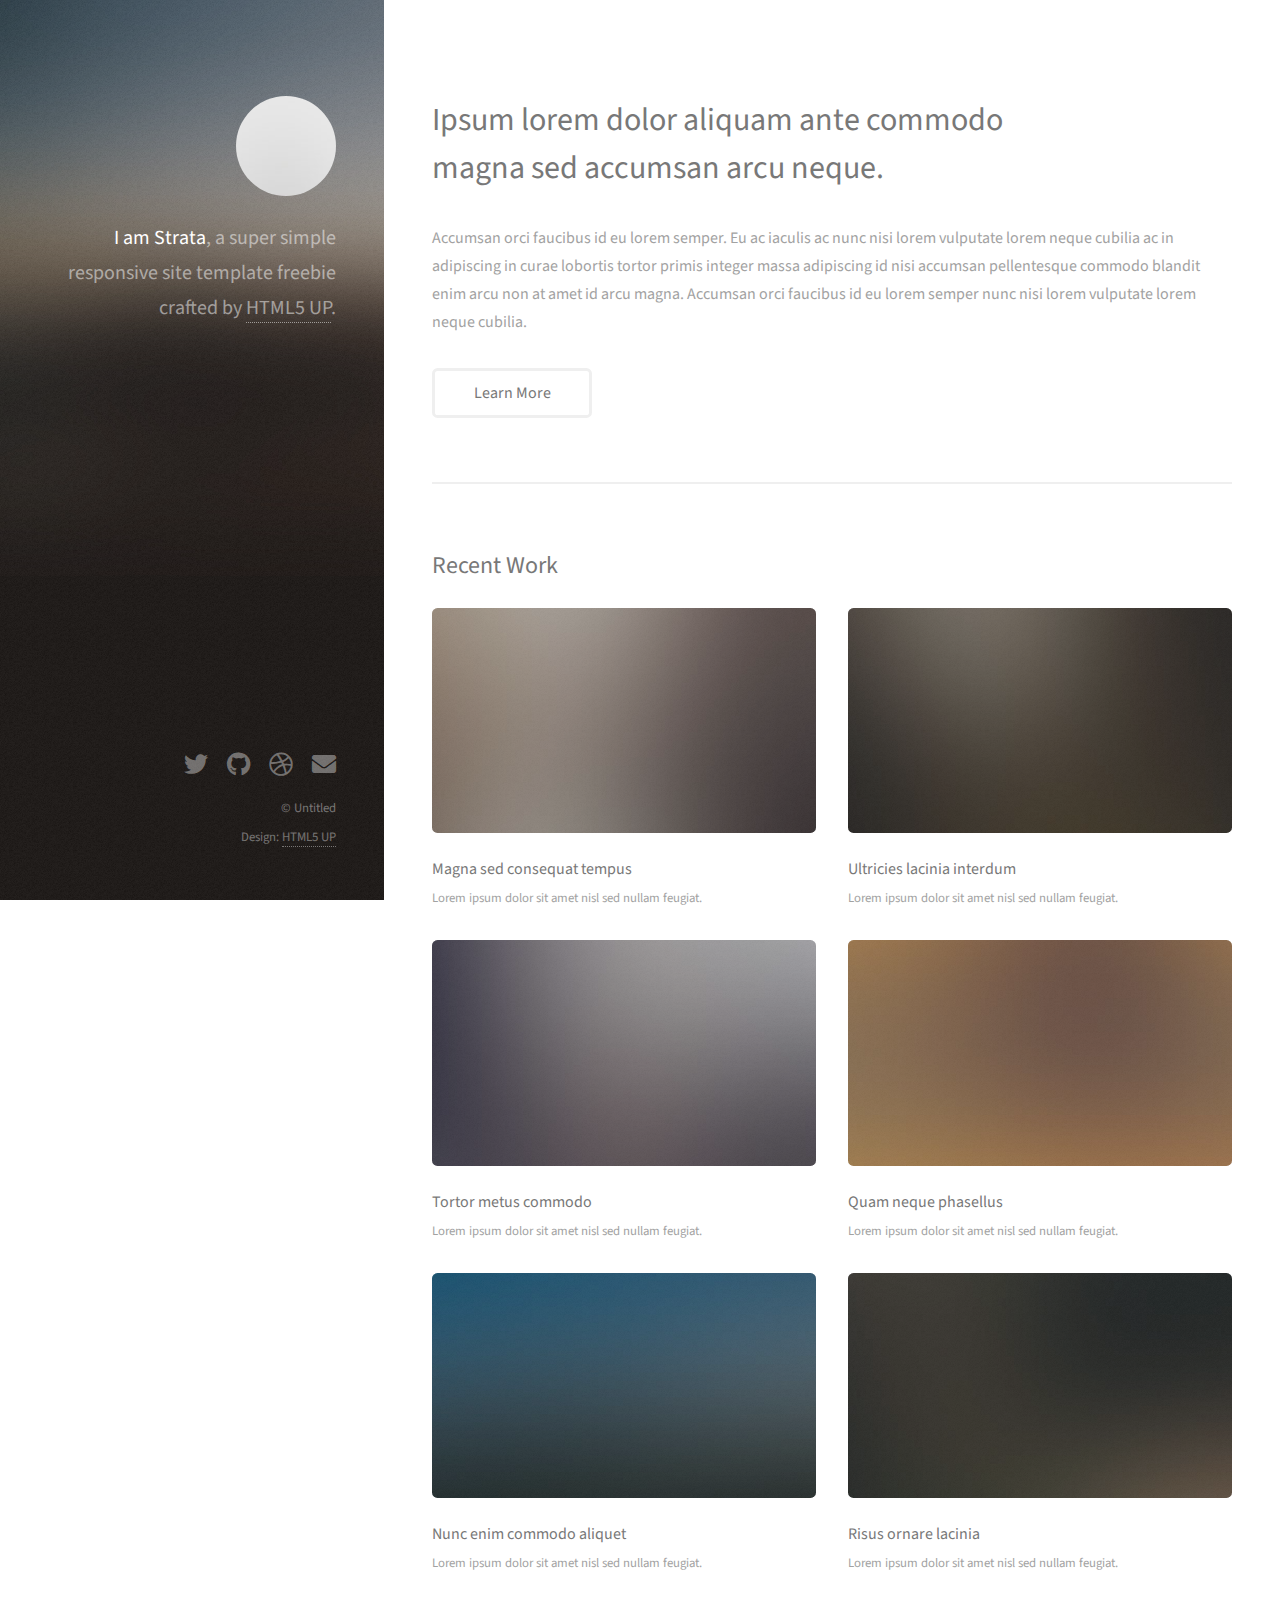
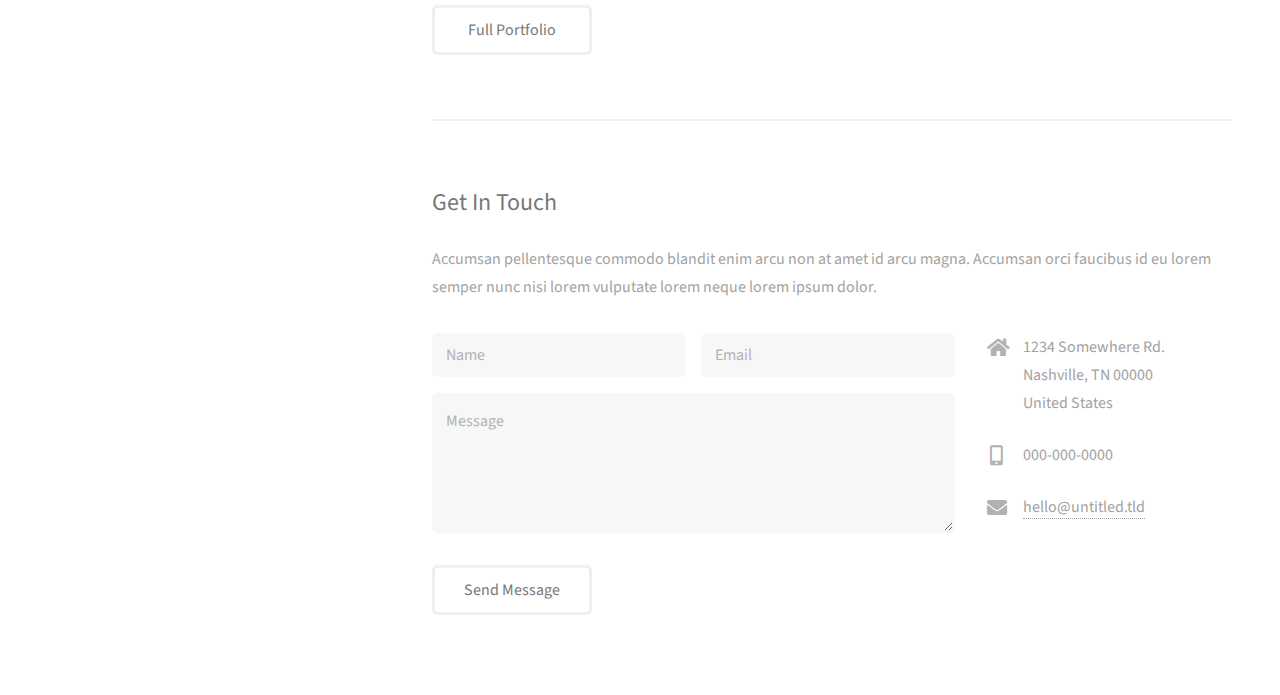
==== index.html @ 4b182ec2 "initial template files" ====
<!DOCTYPE HTML>
<!--
	Strata by HTML5 UP
	html5up.net | @ajlkn
	Free for personal and commercial use under the CCA 3.0 license (html5up.net/license)
-->
<html>
	<head>
		<title>Strata by HTML5 UP</title>
		<meta charset="utf-8" />
		<meta name="viewport" content="width=device-width, initial-scale=1, user-scalable=no" />
		<link rel="stylesheet" href="assets/css/main.css" />
	</head>
	<body class="is-preload">

		<!-- Header -->
			<header id="header">
				<div class="inner">
					<a href="#" class="image avatar"><img src="images/avatar.jpg" alt="" /></a>
					<h1><strong>I am Strata</strong>, a super simple<br />
					responsive site template freebie<br />
					crafted by <a href="http://html5up.net">HTML5 UP</a>.</h1>
				</div>
			</header>

		<!-- Main -->
			<div id="main">

				<!-- One -->
					<section id="one">
						<header class="major">
							<h2>Ipsum lorem dolor aliquam ante commodo<br />
							magna sed accumsan arcu neque.</h2>
						</header>
						<p>Accumsan orci faucibus id eu lorem semper. Eu ac iaculis ac nunc nisi lorem vulputate lorem neque cubilia ac in adipiscing in curae lobortis tortor primis integer massa adipiscing id nisi accumsan pellentesque commodo blandit enim arcu non at amet id arcu magna. Accumsan orci faucibus id eu lorem semper nunc nisi lorem vulputate lorem neque cubilia.</p>
						<ul class="actions">
							<li><a href="#" class="button">Learn More</a></li>
						</ul>
					</section>

				<!-- Two -->
					<section id="two">
						<h2>Recent Work</h2>
						<div class="row">
							<article class="col-6 col-12-xsmall work-item">
								<a href="images/fulls/01.jpg" class="image fit thumb"><img src="images/thumbs/01.jpg" alt="" /></a>
								<h3>Magna sed consequat tempus</h3>
								<p>Lorem ipsum dolor sit amet nisl sed nullam feugiat.</p>
							</article>
							<article class="col-6 col-12-xsmall work-item">
								<a href="images/fulls/02.jpg" class="image fit thumb"><img src="images/thumbs/02.jpg" alt="" /></a>
								<h3>Ultricies lacinia interdum</h3>
								<p>Lorem ipsum dolor sit amet nisl sed nullam feugiat.</p>
							</article>
							<article class="col-6 col-12-xsmall work-item">
								<a href="images/fulls/03.jpg" class="image fit thumb"><img src="images/thumbs/03.jpg" alt="" /></a>
								<h3>Tortor metus commodo</h3>
								<p>Lorem ipsum dolor sit amet nisl sed nullam feugiat.</p>
							</article>
							<article class="col-6 col-12-xsmall work-item">
								<a href="images/fulls/04.jpg" class="image fit thumb"><img src="images/thumbs/04.jpg" alt="" /></a>
								<h3>Quam neque phasellus</h3>
								<p>Lorem ipsum dolor sit amet nisl sed nullam feugiat.</p>
							</article>
							<article class="col-6 col-12-xsmall work-item">
								<a href="images/fulls/05.jpg" class="image fit thumb"><img src="images/thumbs/05.jpg" alt="" /></a>
								<h3>Nunc enim commodo aliquet</h3>
								<p>Lorem ipsum dolor sit amet nisl sed nullam feugiat.</p>
							</article>
							<article class="col-6 col-12-xsmall work-item">
								<a href="images/fulls/06.jpg" class="image fit thumb"><img src="images/thumbs/06.jpg" alt="" /></a>
								<h3>Risus ornare lacinia</h3>
								<p>Lorem ipsum dolor sit amet nisl sed nullam feugiat.</p>
							</article>
						</div>
						<ul class="actions">
							<li><a href="#" class="button">Full Portfolio</a></li>
						</ul>
					</section>

				<!-- Three -->
					<section id="three">
						<h2>Get In Touch</h2>
						<p>Accumsan pellentesque commodo blandit enim arcu non at amet id arcu magna. Accumsan orci faucibus id eu lorem semper nunc nisi lorem vulputate lorem neque lorem ipsum dolor.</p>
						<div class="row">
							<div class="col-8 col-12-small">
								<form method="post" action="#">
									<div class="row gtr-uniform gtr-50">
										<div class="col-6 col-12-xsmall"><input type="text" name="name" id="name" placeholder="Name" /></div>
										<div class="col-6 col-12-xsmall"><input type="email" name="email" id="email" placeholder="Email" /></div>
										<div class="col-12"><textarea name="message" id="message" placeholder="Message" rows="4"></textarea></div>
									</div>
								</form>
								<ul class="actions">
									<li><input type="submit" value="Send Message" /></li>
								</ul>
							</div>
							<div class="col-4 col-12-small">
								<ul class="labeled-icons">
									<li>
										<h3 class="icon solid fa-home"><span class="label">Address</span></h3>
										1234 Somewhere Rd.<br />
										Nashville, TN 00000<br />
										United States
									</li>
									<li>
										<h3 class="icon solid fa-mobile-alt"><span class="label">Phone</span></h3>
										000-000-0000
									</li>
									<li>
										<h3 class="icon solid fa-envelope"><span class="label">Email</span></h3>
										<a href="#">hello@untitled.tld</a>
									</li>
								</ul>
							</div>
						</div>
					</section>

				<!-- Four -->
				<!--
					<section id="four">
						<h2>Elements</h2>

						<section>
							<h4>Text</h4>
							<p>This is <b>bold</b> and this is <strong>strong</strong>. This is <i>italic</i> and this is <em>emphasized</em>.
							This is <sup>superscript</sup> text and this is <sub>subscript</sub> text.
							This is <u>underlined</u> and this is code: <code>for (;;) { ... }</code>. Finally, <a href="#">this is a link</a>.</p>
							<hr />
							<header>
								<h4>Heading with a Subtitle</h4>
								<p>Lorem ipsum dolor sit amet nullam id egestas urna aliquam</p>
							</header>
							<p>Nunc lacinia ante nunc ac lobortis. Interdum adipiscing gravida odio porttitor sem non mi integer non faucibus ornare mi ut ante amet placerat aliquet. Volutpat eu sed ante lacinia sapien lorem accumsan varius montes viverra nibh in adipiscing blandit tempus accumsan.</p>
							<header>
								<h5>Heading with a Subtitle</h5>
								<p>Lorem ipsum dolor sit amet nullam id egestas urna aliquam</p>
							</header>
							<p>Nunc lacinia ante nunc ac lobortis. Interdum adipiscing gravida odio porttitor sem non mi integer non faucibus ornare mi ut ante amet placerat aliquet. Volutpat eu sed ante lacinia sapien lorem accumsan varius montes viverra nibh in adipiscing blandit tempus accumsan.</p>
							<hr />
							<h2>Heading Level 2</h2>
							<h3>Heading Level 3</h3>
							<h4>Heading Level 4</h4>
							<h5>Heading Level 5</h5>
							<h6>Heading Level 6</h6>
							<hr />
							<h5>Blockquote</h5>
							<blockquote>Fringilla nisl. Donec accumsan interdum nisi, quis tincidunt felis sagittis eget tempus euismod. Vestibulum ante ipsum primis in faucibus vestibulum. Blandit adipiscing eu felis iaculis volutpat ac adipiscing accumsan faucibus. Vestibulum ante ipsum primis in faucibus lorem ipsum dolor sit amet nullam adipiscing eu felis.</blockquote>
							<h5>Preformatted</h5>
							<pre><code>i = 0;

while (!deck.isInOrder()) {
print 'Iteration ' + i;
deck.shuffle();
i++;
}

print 'It took ' + i + ' iterations to sort the deck.';</code></pre>
						</section>

						<section>
							<h4>Lists</h4>
							<div class="row">
								<div class="col-6 col-12-xsmall">
									<h5>Unordered</h5>
									<ul>
										<li>Dolor pulvinar etiam magna etiam.</li>
										<li>Sagittis adipiscing lorem eleifend.</li>
										<li>Felis enim feugiat dolore viverra.</li>
									</ul>
									<h5>Alternate</h5>
									<ul class="alt">
										<li>Dolor pulvinar etiam magna etiam.</li>
										<li>Sagittis adipiscing lorem eleifend.</li>
										<li>Felis enim feugiat dolore viverra.</li>
									</ul>
								</div>
								<div class="col-6 col-12-xsmall">
									<h5>Ordered</h5>
									<ol>
										<li>Dolor pulvinar etiam magna etiam.</li>
										<li>Etiam vel felis at lorem sed viverra.</li>
										<li>Felis enim feugiat dolore viverra.</li>
										<li>Dolor pulvinar etiam magna etiam.</li>
										<li>Etiam vel felis at lorem sed viverra.</li>
										<li>Felis enim feugiat dolore viverra.</li>
									</ol>
									<h5>Icons</h5>
									<ul class="icons">
										<li><a href="#" class="icon brands fa-twitter"><span class="label">Twitter</span></a></li>
										<li><a href="#" class="icon brands fa-facebook-f"><span class="label">Facebook</span></a></li>
										<li><a href="#" class="icon brands fa-instagram"><span class="label">Instagram</span></a></li>
										<li><a href="#" class="icon brands fa-github"><span class="label">Github</span></a></li>
										<li><a href="#" class="icon brands fa-dribbble"><span class="label">Dribbble</span></a></li>
										<li><a href="#" class="icon brands fa-tumblr"><span class="label">Tumblr</span></a></li>
									</ul>
								</div>
							</div>
							<h5>Actions</h5>
							<ul class="actions">
								<li><a href="#" class="button primary">Default</a></li>
								<li><a href="#" class="button">Default</a></li>
							</ul>
							<ul class="actions small">
								<li><a href="#" class="button primary small">Small</a></li>
								<li><a href="#" class="button small">Small</a></li>
							</ul>
							<div class="row">
								<div class="col-6 col-12-small">
									<ul class="actions stacked">
										<li><a href="#" class="button primary">Default</a></li>
										<li><a href="#" class="button">Default</a></li>
									</ul>
								</div>
								<div class="col-6 col-12-small">
									<ul class="actions stacked">
										<li><a href="#" class="button primary small">Small</a></li>
										<li><a href="#" class="button small">Small</a></li>
									</ul>
								</div>
								<div class="col-6 col-12-small">
									<ul class="actions stacked">
										<li><a href="#" class="button primary fit">Default</a></li>
										<li><a href="#" class="button fit">Default</a></li>
									</ul>
								</div>
								<div class="col-6 col-12-small">
									<ul class="actions stacked">
										<li><a href="#" class="button primary small fit">Small</a></li>
										<li><a href="#" class="button small fit">Small</a></li>
									</ul>
								</div>
							</div>
						</section>

						<section>
							<h4>Table</h4>
							<h5>Default</h5>
							<div class="table-wrapper">
								<table>
									<thead>
										<tr>
											<th>Name</th>
											<th>Description</th>
											<th>Price</th>
										</tr>
									</thead>
									<tbody>
										<tr>
											<td>Item One</td>
											<td>Ante turpis integer aliquet porttitor.</td>
											<td>29.99</td>
										</tr>
										<tr>
											<td>Item Two</td>
											<td>Vis ac commodo adipiscing arcu aliquet.</td>
											<td>19.99</td>
										</tr>
										<tr>
											<td>Item Three</td>
											<td> Morbi faucibus arcu accumsan lorem.</td>
											<td>29.99</td>
										</tr>
										<tr>
											<td>Item Four</td>
											<td>Vitae integer tempus condimentum.</td>
											<td>19.99</td>
										</tr>
										<tr>
											<td>Item Five</td>
											<td>Ante turpis integer aliquet porttitor.</td>
											<td>29.99</td>
										</tr>
									</tbody>
									<tfoot>
										<tr>
											<td colspan="2"></td>
											<td>100.00</td>
										</tr>
									</tfoot>
								</table>
							</div>

							<h5>Alternate</h5>
							<div class="table-wrapper">
								<table class="alt">
									<thead>
										<tr>
											<th>Name</th>
											<th>Description</th>
											<th>Price</th>
										</tr>
									</thead>
									<tbody>
										<tr>
											<td>Item One</td>
											<td>Ante turpis integer aliquet porttitor.</td>
											<td>29.99</td>
										</tr>
										<tr>
											<td>Item Two</td>
											<td>Vis ac commodo adipiscing arcu aliquet.</td>
											<td>19.99</td>
										</tr>
										<tr>
											<td>Item Three</td>
											<td> Morbi faucibus arcu accumsan lorem.</td>
											<td>29.99</td>
										</tr>
										<tr>
											<td>Item Four</td>
											<td>Vitae integer tempus condimentum.</td>
											<td>19.99</td>
										</tr>
										<tr>
											<td>Item Five</td>
											<td>Ante turpis integer aliquet porttitor.</td>
											<td>29.99</td>
										</tr>
									</tbody>
									<tfoot>
										<tr>
											<td colspan="2"></td>
											<td>100.00</td>
										</tr>
									</tfoot>
								</table>
							</div>
						</section>

						<section>
							<h4>Buttons</h4>
							<ul class="actions">
								<li><a href="#" class="button primary">Primary</a></li>
								<li><a href="#" class="button">Default</a></li>
							</ul>
							<ul class="actions">
								<li><a href="#" class="button large">Large</a></li>
								<li><a href="#" class="button">Default</a></li>
								<li><a href="#" class="button small">Small</a></li>
							</ul>
							<ul class="actions fit">
								<li><a href="#" class="button primary fit">Fit</a></li>
								<li><a href="#" class="button fit">Fit</a></li>
							</ul>
							<ul class="actions fit small">
								<li><a href="#" class="button primary fit small">Fit + Small</a></li>
								<li><a href="#" class="button fit small">Fit + Small</a></li>
							</ul>
							<ul class="actions">
								<li><a href="#" class="button primary icon solid fa-download">Icon</a></li>
								<li><a href="#" class="button icon solid fa-download">Icon</a></li>
							</ul>
							<ul class="actions">
								<li><span class="button primary disabled">Primary</span></li>
								<li><span class="button disabled">Default</span></li>
							</ul>
						</section>

						<section>
							<h4>Form</h4>
							<form method="post" action="#">
								<div class="row gtr-uniform gtr-50">
									<div class="col-6 col-12-xsmall">
										<input type="text" name="demo-name" id="demo-name" value="" placeholder="Name" />
									</div>
									<div class="col-6 col-12-xsmall">
										<input type="email" name="demo-email" id="demo-email" value="" placeholder="Email" />
									</div>
									<div class="col-12">
										<select name="demo-category" id="demo-category">
											<option value="">- Category -</option>
											<option value="1">Manufacturing</option>
											<option value="1">Shipping</option>
											<option value="1">Administration</option>
											<option value="1">Human Resources</option>
										</select>
									</div>
									<div class="col-4 col-12-small">
										<input type="radio" id="demo-priority-low" name="demo-priority" checked>
										<label for="demo-priority-low">Low Priority</label>
									</div>
									<div class="col-4 col-12-small">
										<input type="radio" id="demo-priority-normal" name="demo-priority">
										<label for="demo-priority-normal">Normal Priority</label>
									</div>
									<div class="col-4 col-12-small">
										<input type="radio" id="demo-priority-high" name="demo-priority">
										<label for="demo-priority-high">High Priority</label>
									</div>
									<div class="col-6 col-12-small">
										<input type="checkbox" id="demo-copy" name="demo-copy">
										<label for="demo-copy">Email me a copy of this message</label>
									</div>
									<div class="col-6 col-12-small">
										<input type="checkbox" id="demo-human" name="demo-human" checked>
										<label for="demo-human">I am a human and not a robot</label>
									</div>
									<div class="col-12">
										<textarea name="demo-message" id="demo-message" placeholder="Enter your message" rows="6"></textarea>
									</div>
									<div class="col-12">
										<ul class="actions">
											<li><input type="submit" value="Send Message" class="primary" /></li>
											<li><input type="reset" value="Reset" /></li>
										</ul>
									</div>
								</div>
							</form>
						</section>

						<section>
							<h4>Image</h4>
							<h5>Fit</h5>
							<div class="box alt">
								<div class="row gtr-50 gtr-uniform">
									<div class="col-12"><span class="image fit"><img src="images/fulls/05.jpg" alt="" /></span></div>
									<div class="col-4"><span class="image fit"><img src="images/thumbs/01.jpg" alt="" /></span></div>
									<div class="col-4"><span class="image fit"><img src="images/thumbs/02.jpg" alt="" /></span></div>
									<div class="col-4"><span class="image fit"><img src="images/thumbs/03.jpg" alt="" /></span></div>
									<div class="col-4"><span class="image fit"><img src="images/thumbs/04.jpg" alt="" /></span></div>
									<div class="col-4"><span class="image fit"><img src="images/thumbs/05.jpg" alt="" /></span></div>
									<div class="col-4"><span class="image fit"><img src="images/thumbs/06.jpg" alt="" /></span></div>
									<div class="col-4"><span class="image fit"><img src="images/thumbs/03.jpg" alt="" /></span></div>
									<div class="col-4"><span class="image fit"><img src="images/thumbs/02.jpg" alt="" /></span></div>
									<div class="col-4"><span class="image fit"><img src="images/thumbs/01.jpg" alt="" /></span></div>
								</div>
							</div>
							<h5>Left &amp; Right</h5>
							<p><span class="image left"><img src="images/avatar.jpg" alt="" /></span>Fringilla nisl. Donec accumsan interdum nisi, quis tincidunt felis sagittis eget. tempus euismod. Vestibulum ante ipsum primis in faucibus vestibulum. Blandit adipiscing eu felis iaculis volutpat ac adipiscing accumsan eu faucibus. Integer ac pellentesque praesent tincidunt felis sagittis eget. tempus euismod. Vestibulum ante ipsum primis in faucibus vestibulum. Blandit adipiscing eu felis iaculis volutpat ac adipiscing accumsan eu faucibus. Integer ac pellentesque praesent. Donec accumsan interdum nisi, quis tincidunt felis sagittis eget. tempus euismod. Vestibulum ante ipsum primis in faucibus vestibulum. Blandit adipiscing eu felis iaculis volutpat ac adipiscing accumsan eu faucibus. Integer ac pellentesque praesent tincidunt felis sagittis eget. tempus euismod. Vestibulum ante ipsum primis in faucibus vestibulum. Blandit adipiscing eu felis iaculis volutpat ac adipiscing accumsan eu faucibus. Integer ac pellentesque praesent.</p>
							<p><span class="image right"><img src="images/avatar.jpg" alt="" /></span>Fringilla nisl. Donec accumsan interdum nisi, quis tincidunt felis sagittis eget. tempus euismod. Vestibulum ante ipsum primis in faucibus vestibulum. Blandit adipiscing eu felis iaculis volutpat ac adipiscing accumsan eu faucibus. Integer ac pellentesque praesent tincidunt felis sagittis eget. tempus euismod. Vestibulum ante ipsum primis in faucibus vestibulum. Blandit adipiscing eu felis iaculis volutpat ac adipiscing accumsan eu faucibus. Integer ac pellentesque praesent. Donec accumsan interdum nisi, quis tincidunt felis sagittis eget. tempus euismod. Vestibulum ante ipsum primis in faucibus vestibulum. Blandit adipiscing eu felis iaculis volutpat ac adipiscing accumsan eu faucibus. Integer ac pellentesque praesent tincidunt felis sagittis eget. tempus euismod. Vestibulum ante ipsum primis in faucibus vestibulum. Blandit adipiscing eu felis iaculis volutpat ac adipiscing accumsan eu faucibus. Integer ac pellentesque praesent.</p>
						</section>

					</section>
				-->

			</div>

		<!-- Footer -->
			<footer id="footer">
				<div class="inner">
					<ul class="icons">
						<li><a href="#" class="icon brands fa-twitter"><span class="label">Twitter</span></a></li>
						<li><a href="#" class="icon brands fa-github"><span class="label">Github</span></a></li>
						<li><a href="#" class="icon brands fa-dribbble"><span class="label">Dribbble</span></a></li>
						<li><a href="#" class="icon solid fa-envelope"><span class="label">Email</span></a></li>
					</ul>
					<ul class="copyright">
						<li>&copy; Untitled</li><li>Design: <a href="http://html5up.net">HTML5 UP</a></li>
					</ul>
				</div>
			</footer>

		<!-- Scripts -->
			<script src="assets/js/jquery.min.js"></script>
			<script src="assets/js/jquery.poptrox.min.js"></script>
			<script src="assets/js/browser.min.js"></script>
			<script src="assets/js/breakpoints.min.js"></script>
			<script src="assets/js/util.js"></script>
			<script src="assets/js/main.js"></script>

	</body>
</html>
---- assets/css/main.css ----
@import url("fontawesome-all.min.css");
@import url("https://fonts.googleapis.com/css?family=Source+Sans+Pro:400,400italic");

/*
	Strata by HTML5 UP
	html5up.net | @ajlkn
	Free for personal and commercial use under the CCA 3.0 license (html5up.net/license)
*/

html, body, div, span, applet, object,
iframe, h1, h2, h3, h4, h5, h6, p, blockquote,
pre, a, abbr, acronym, address, big, cite,
code, del, dfn, em, img, ins, kbd, q, s, samp,
small, strike, strong, sub, sup, tt, var, b,
u, i, center, dl, dt, dd, ol, ul, li, fieldset,
form, label, legend, table, caption, tbody,
tfoot, thead, tr, th, td, article, aside,
canvas, details, embed, figure, figcaption,
footer, header, hgroup, menu, nav, output, ruby,
section, summary, time, mark, audio, video {
	margin: 0;
	padding: 0;
	border: 0;
	font-size: 100%;
	font: inherit;
	vertical-align: baseline;}

article, aside, details, figcaption, figure,
footer, header, hgroup, menu, nav, section {
	display: block;}

body {
	line-height: 1;
}

ol, ul {
	list-style: none;
}

blockquote, q {
	quotes: none;
}

	blockquote:before, blockquote:after, q:before, q:after {
		content: '';
		content: none;
	}

table {
	border-collapse: collapse;
	border-spacing: 0;
}

body {
	-webkit-text-size-adjust: none;
}

mark {
	background-color: transparent;
	color: inherit;
}

input::-moz-focus-inner {
	border: 0;
	padding: 0;
}

input, select, textarea {
	-moz-appearance: none;
	-webkit-appearance: none;
	-ms-appearance: none;
	appearance: none;
}

/* Basic */

	html {
		box-sizing: border-box;
	}

	*, *:before, *:after {
		box-sizing: inherit;
	}

	body {
		background: #fff;
	}

		body.is-preload *, body.is-preload *:before, body.is-preload *:after {
			-moz-animation: none !important;
			-webkit-animation: none !important;
			-ms-animation: none !important;
			animation: none !important;
			-moz-transition: none !important;
			-webkit-transition: none !important;
			-ms-transition: none !important;
			transition: none !important;
		}

	body, input, select, textarea {
		color: #a2a2a2;
		font-family: "Source Sans Pro", Helvetica, sans-serif;
		font-size: 16pt;
		font-weight: 400;
		line-height: 1.75em;
	}

	a {
		-moz-transition: color 0.2s ease-in-out, border-color 0.2s ease-in-out;
		-webkit-transition: color 0.2s ease-in-out, border-color 0.2s ease-in-out;
		-ms-transition: color 0.2s ease-in-out, border-color 0.2s ease-in-out;
		transition: color 0.2s ease-in-out, border-color 0.2s ease-in-out;
		border-bottom: dotted 1px;
		color: #49bf9d;
		text-decoration: none;
	}

		a:hover {
			border-bottom-color: transparent;
			color: #49bf9d !important;
			text-decoration: none;
		}

	strong, b {
		color: #787878;
		font-weight: 400;
	}

	em, i {
		font-style: italic;
	}

	p {
		margin: 0 0 2em 0;
	}

	h1, h2, h3, h4, h5, h6 {
		color: #787878;
		font-weight: 400;
		line-height: 1em;
		margin: 0 0 1em 0;
	}

		h1 a, h2 a, h3 a, h4 a, h5 a, h6 a {
			color: inherit;
			text-decoration: none;
		}

	h1 {
		font-size: 2em;
		line-height: 1.5em;
	}

	h2 {
		font-size: 1.5em;
		line-height: 1.5em;
	}

	h3 {
		font-size: 1.25em;
		line-height: 1.5em;
	}

	h4 {
		font-size: 1.1em;
		line-height: 1.5em;
	}

	h5 {
		font-size: 0.9em;
		line-height: 1.5em;
	}

	h6 {
		font-size: 0.7em;
		line-height: 1.5em;
	}

	sub {
		font-size: 0.8em;
		position: relative;
		top: 0.5em;
	}

	sup {
		font-size: 0.8em;
		position: relative;
		top: -0.5em;
	}

	hr {
		border: 0;
		border-bottom: solid 2px #efefef;
		margin: 2em 0;
	}

		hr.major {
			margin: 3em 0;
		}

	blockquote {
		border-left: solid 6px #efefef;
		font-style: italic;
		margin: 0 0 2em 0;
		padding: 0.5em 0 0.5em 1.5em;
	}

	code {
		background: #f7f7f7;
		border-radius: 0.35em;
		border: solid 2px #efefef;
		font-family: "Courier New", monospace;
		font-size: 0.9em;
		margin: 0 0.25em;
		padding: 0.25em 0.65em;
	}

	pre {
		-webkit-overflow-scrolling: touch;
		font-family: "Courier New", monospace;
		font-size: 0.9em;
		margin: 0 0 2em 0;
	}

		pre code {
			display: block;
			line-height: 1.75em;
			padding: 1em 1.5em;
			overflow-x: auto;
		}

	.align-left {
		text-align: left;
	}

	.align-center {
		text-align: center;
	}

	.align-right {
		text-align: right;
	}

/* Container */

	.container {
		margin: 0 auto;
		max-width: calc(100% - 4em);
		width: 100%;
	}

		.container.xsmall {
			width: 25%;
		}

		.container.small {
			width: 50%;
		}

		.container.medium {
			width: 75%;
		}

		.container.large {
			width: 125%;
		}

		.container.xlarge {
			width: 150%;
		}

		.container.max {
			width: 100%;
		}

		@media screen and (max-width: 980px) {

			.container {
				width: 100% !important;
				max-width: 100% !important;
			}

		}

		@media screen and (max-width: 480px) {

			.container {
				max-width: calc(100% - 3em);
			}

		}

/* Row */

	.row {
		display: flex;
		flex-wrap: wrap;
		box-sizing: border-box;
		align-items: stretch;
	}

		.row > * {
			box-sizing: border-box;
		}

		.row.gtr-uniform > * > :last-child {
			margin-bottom: 0;
		}

		.row.aln-left {
			justify-content: flex-start;
		}

		.row.aln-center {
			justify-content: center;
		}

		.row.aln-right {
			justify-content: flex-end;
		}

		.row.aln-top {
			align-items: flex-start;
		}

		.row.aln-middle {
			align-items: center;
		}

		.row.aln-bottom {
			align-items: flex-end;
		}

		.row > .imp {
			order: -1;
		}

		.row > .col-1 {
			width: 8.33333%;
		}

		.row > .off-1 {
			margin-left: 8.33333%;
		}

		.row > .col-2 {
			width: 16.66667%;
		}

		.row > .off-2 {
			margin-left: 16.66667%;
		}

		.row > .col-3 {
			width: 25%;
		}

		.row > .off-3 {
			margin-left: 25%;
		}

		.row > .col-4 {
			width: 33.33333%;
		}

		.row > .off-4 {
			margin-left: 33.33333%;
		}

		.row > .col-5 {
			width: 41.66667%;
		}

		.row > .off-5 {
			margin-left: 41.66667%;
		}

		.row > .col-6 {
			width: 50%;
		}

		.row > .off-6 {
			margin-left: 50%;
		}

		.row > .col-7 {
			width: 58.33333%;
		}

		.row > .off-7 {
			margin-left: 58.33333%;
		}

		.row > .col-8 {
			width: 66.66667%;
		}

		.row > .off-8 {
			margin-left: 66.66667%;
		}

		.row > .col-9 {
			width: 75%;
		}

		.row > .off-9 {
			margin-left: 75%;
		}

		.row > .col-10 {
			width: 83.33333%;
		}

		.row > .off-10 {
			margin-left: 83.33333%;
		}

		.row > .col-11 {
			width: 91.66667%;
		}

		.row > .off-11 {
			margin-left: 91.66667%;
		}

		.row > .col-12 {
			width: 100%;
		}

		.row > .off-12 {
			margin-left: 100%;
		}

		.row.gtr-0 {
			margin-top: 0;
			margin-left: 0em;
		}

			.row.gtr-0 > * {
				padding: 0 0 0 0em;
			}

			.row.gtr-0.gtr-uniform {
				margin-top: 0em;
			}

				.row.gtr-0.gtr-uniform > * {
					padding-top: 0em;
				}

		.row.gtr-25 {
			margin-top: 0;
			margin-left: -0.625em;
		}

			.row.gtr-25 > * {
				padding: 0 0 0 0.625em;
			}

			.row.gtr-25.gtr-uniform {
				margin-top: -0.625em;
			}

				.row.gtr-25.gtr-uniform > * {
					padding-top: 0.625em;
				}

		.row.gtr-50 {
			margin-top: 0;
			margin-left: -1.25em;
		}

			.row.gtr-50 > * {
				padding: 0 0 0 1.25em;
			}

			.row.gtr-50.gtr-uniform {
				margin-top: -1.25em;
			}

				.row.gtr-50.gtr-uniform > * {
					padding-top: 1.25em;
				}

		.row {
			margin-top: 0;
			margin-left: -2.5em;
		}

			.row > * {
				padding: 0 0 0 2.5em;
			}

			.row.gtr-uniform {
				margin-top: -2.5em;
			}

				.row.gtr-uniform > * {
					padding-top: 2.5em;
				}

		.row.gtr-150 {
			margin-top: 0;
			margin-left: -3.75em;
		}

			.row.gtr-150 > * {
				padding: 0 0 0 3.75em;
			}

			.row.gtr-150.gtr-uniform {
				margin-top: -3.75em;
			}

				.row.gtr-150.gtr-uniform > * {
					padding-top: 3.75em;
				}

		.row.gtr-200 {
			margin-top: 0;
			margin-left: -5em;
		}

			.row.gtr-200 > * {
				padding: 0 0 0 5em;
			}

			.row.gtr-200.gtr-uniform {
				margin-top: -5em;
			}

				.row.gtr-200.gtr-uniform > * {
					padding-top: 5em;
				}

		@media screen and (max-width: 1800px) {

			.row {
				display: flex;
				flex-wrap: wrap;
				box-sizing: border-box;
				align-items: stretch;
			}

				.row > * {
					box-sizing: border-box;
				}

				.row.gtr-uniform > * > :last-child {
					margin-bottom: 0;
				}

				.row.aln-left {
					justify-content: flex-start;
				}

				.row.aln-center {
					justify-content: center;
				}

				.row.aln-right {
					justify-content: flex-end;
				}

				.row.aln-top {
					align-items: flex-start;
				}

				.row.aln-middle {
					align-items: center;
				}

				.row.aln-bottom {
					align-items: flex-end;
				}

				.row > .imp-xlarge {
					order: -1;
				}

				.row > .col-1-xlarge {
					width: 8.33333%;
				}

				.row > .off-1-xlarge {
					margin-left: 8.33333%;
				}

				.row > .col-2-xlarge {
					width: 16.66667%;
				}

				.row > .off-2-xlarge {
					margin-left: 16.66667%;
				}

				.row > .col-3-xlarge {
					width: 25%;
				}

				.row > .off-3-xlarge {
					margin-left: 25%;
				}

				.row > .col-4-xlarge {
					width: 33.33333%;
				}

				.row > .off-4-xlarge {
					margin-left: 33.33333%;
				}

				.row > .col-5-xlarge {
					width: 41.66667%;
				}

				.row > .off-5-xlarge {
					margin-left: 41.66667%;
				}

				.row > .col-6-xlarge {
					width: 50%;
				}

				.row > .off-6-xlarge {
					margin-left: 50%;
				}

				.row > .col-7-xlarge {
					width: 58.33333%;
				}

				.row > .off-7-xlarge {
					margin-left: 58.33333%;
				}

				.row > .col-8-xlarge {
					width: 66.66667%;
				}

				.row > .off-8-xlarge {
					margin-left: 66.66667%;
				}

				.row > .col-9-xlarge {
					width: 75%;
				}

				.row > .off-9-xlarge {
					margin-left: 75%;
				}

				.row > .col-10-xlarge {
					width: 83.33333%;
				}

				.row > .off-10-xlarge {
					margin-left: 83.33333%;
				}

				.row > .col-11-xlarge {
					width: 91.66667%;
				}

				.row > .off-11-xlarge {
					margin-left: 91.66667%;
				}

				.row > .col-12-xlarge {
					width: 100%;
				}

				.row > .off-12-xlarge {
					margin-left: 100%;
				}

				.row.gtr-0 {
					margin-top: 0;
					margin-left: 0em;
				}

					.row.gtr-0 > * {
						padding: 0 0 0 0em;
					}

					.row.gtr-0.gtr-uniform {
						margin-top: 0em;
					}

						.row.gtr-0.gtr-uniform > * {
							padding-top: 0em;
						}

				.row.gtr-25 {
					margin-top: 0;
					margin-left: -0.625em;
				}

					.row.gtr-25 > * {
						padding: 0 0 0 0.625em;
					}

					.row.gtr-25.gtr-uniform {
						margin-top: -0.625em;
					}

						.row.gtr-25.gtr-uniform > * {
							padding-top: 0.625em;
						}

				.row.gtr-50 {
					margin-top: 0;
					margin-left: -1.25em;
				}

					.row.gtr-50 > * {
						padding: 0 0 0 1.25em;
					}

					.row.gtr-50.gtr-uniform {
						margin-top: -1.25em;
					}

						.row.gtr-50.gtr-uniform > * {
							padding-top: 1.25em;
						}

				.row {
					margin-top: 0;
					margin-left: -2.5em;
				}

					.row > * {
						padding: 0 0 0 2.5em;
					}

					.row.gtr-uniform {
						margin-top: -2.5em;
					}

						.row.gtr-uniform > * {
							padding-top: 2.5em;
						}

				.row.gtr-150 {
					margin-top: 0;
					margin-left: -3.75em;
				}

					.row.gtr-150 > * {
						padding: 0 0 0 3.75em;
					}

					.row.gtr-150.gtr-uniform {
						margin-top: -3.75em;
					}

						.row.gtr-150.gtr-uniform > * {
							padding-top: 3.75em;
						}

				.row.gtr-200 {
					margin-top: 0;
					margin-left: -5em;
				}

					.row.gtr-200 > * {
						padding: 0 0 0 5em;
					}

					.row.gtr-200.gtr-uniform {
						margin-top: -5em;
					}

						.row.gtr-200.gtr-uniform > * {
							padding-top: 5em;
						}

		}

		@media screen and (max-width: 1280px) {

			.row {
				display: flex;
				flex-wrap: wrap;
				box-sizing: border-box;
				align-items: stretch;
			}

				.row > * {
					box-sizing: border-box;
				}

				.row.gtr-uniform > * > :last-child {
					margin-bottom: 0;
				}

				.row.aln-left {
					justify-content: flex-start;
				}

				.row.aln-center {
					justify-content: center;
				}

				.row.aln-right {
					justify-content: flex-end;
				}

				.row.aln-top {
					align-items: flex-start;
				}

				.row.aln-middle {
					align-items: center;
				}

				.row.aln-bottom {
					align-items: flex-end;
				}

				.row > .imp-large {
					order: -1;
				}

				.row > .col-1-large {
					width: 8.33333%;
				}

				.row > .off-1-large {
					margin-left: 8.33333%;
				}

				.row > .col-2-large {
					width: 16.66667%;
				}

				.row > .off-2-large {
					margin-left: 16.66667%;
				}

				.row > .col-3-large {
					width: 25%;
				}

				.row > .off-3-large {
					margin-left: 25%;
				}

				.row > .col-4-large {
					width: 33.33333%;
				}

				.row > .off-4-large {
					margin-left: 33.33333%;
				}

				.row > .col-5-large {
					width: 41.66667%;
				}

				.row > .off-5-large {
					margin-left: 41.66667%;
				}

				.row > .col-6-large {
					width: 50%;
				}

				.row > .off-6-large {
					margin-left: 50%;
				}

				.row > .col-7-large {
					width: 58.33333%;
				}

				.row > .off-7-large {
					margin-left: 58.33333%;
				}

				.row > .col-8-large {
					width: 66.66667%;
				}

				.row > .off-8-large {
					margin-left: 66.66667%;
				}

				.row > .col-9-large {
					width: 75%;
				}

				.row > .off-9-large {
					margin-left: 75%;
				}

				.row > .col-10-large {
					width: 83.33333%;
				}

				.row > .off-10-large {
					margin-left: 83.33333%;
				}

				.row > .col-11-large {
					width: 91.66667%;
				}

				.row > .off-11-large {
					margin-left: 91.66667%;
				}

				.row > .col-12-large {
					width: 100%;
				}

				.row > .off-12-large {
					margin-left: 100%;
				}

				.row.gtr-0 {
					margin-top: 0;
					margin-left: 0em;
				}

					.row.gtr-0 > * {
						padding: 0 0 0 0em;
					}

					.row.gtr-0.gtr-uniform {
						margin-top: 0em;
					}

						.row.gtr-0.gtr-uniform > * {
							padding-top: 0em;
						}

				.row.gtr-25 {
					margin-top: 0;
					margin-left: -0.5em;
				}

					.row.gtr-25 > * {
						padding: 0 0 0 0.5em;
					}

					.row.gtr-25.gtr-uniform {
						margin-top: -0.5em;
					}

						.row.gtr-25.gtr-uniform > * {
							padding-top: 0.5em;
						}

				.row.gtr-50 {
					margin-top: 0;
					margin-left: -1em;
				}

					.row.gtr-50 > * {
						padding: 0 0 0 1em;
					}

					.row.gtr-50.gtr-uniform {
						margin-top: -1em;
					}

						.row.gtr-50.gtr-uniform > * {
							padding-top: 1em;
						}

				.row {
					margin-top: 0;
					margin-left: -2em;
				}

					.row > * {
						padding: 0 0 0 2em;
					}

					.row.gtr-uniform {
						margin-top: -2em;
					}

						.row.gtr-uniform > * {
							padding-top: 2em;
						}

				.row.gtr-150 {
					margin-top: 0;
					margin-left: -3em;
				}

					.row.gtr-150 > * {
						padding: 0 0 0 3em;
					}

					.row.gtr-150.gtr-uniform {
						margin-top: -3em;
					}

						.row.gtr-150.gtr-uniform > * {
							padding-top: 3em;
						}

				.row.gtr-200 {
					margin-top: 0;
					margin-left: -4em;
				}

					.row.gtr-200 > * {
						padding: 0 0 0 4em;
					}

					.row.gtr-200.gtr-uniform {
						margin-top: -4em;
					}

						.row.gtr-200.gtr-uniform > * {
							padding-top: 4em;
						}

		}

		@media screen and (max-width: 980px) {

			.row {
				display: flex;
				flex-wrap: wrap;
				box-sizing: border-box;
				align-items: stretch;
			}

				.row > * {
					box-sizing: border-box;
				}

				.row.gtr-uniform > * > :last-child {
					margin-bottom: 0;
				}

				.row.aln-left {
					justify-content: flex-start;
				}

				.row.aln-center {
					justify-content: center;
				}

				.row.aln-right {
					justify-content: flex-end;
				}

				.row.aln-top {
					align-items: flex-start;
				}

				.row.aln-middle {
					align-items: center;
				}

				.row.aln-bottom {
					align-items: flex-end;
				}

				.row > .imp-medium {
					order: -1;
				}

				.row > .col-1-medium {
					width: 8.33333%;
				}

				.row > .off-1-medium {
					margin-left: 8.33333%;
				}

				.row > .col-2-medium {
					width: 16.66667%;
				}

				.row > .off-2-medium {
					margin-left: 16.66667%;
				}

				.row > .col-3-medium {
					width: 25%;
				}

				.row > .off-3-medium {
					margin-left: 25%;
				}

				.row > .col-4-medium {
					width: 33.33333%;
				}

				.row > .off-4-medium {
					margin-left: 33.33333%;
				}

				.row > .col-5-medium {
					width: 41.66667%;
				}

				.row > .off-5-medium {
					margin-left: 41.66667%;
				}

				.row > .col-6-medium {
					width: 50%;
				}

				.row > .off-6-medium {
					margin-left: 50%;
				}

				.row > .col-7-medium {
					width: 58.33333%;
				}

				.row > .off-7-medium {
					margin-left: 58.33333%;
				}

				.row > .col-8-medium {
					width: 66.66667%;
				}

				.row > .off-8-medium {
					margin-left: 66.66667%;
				}

				.row > .col-9-medium {
					width: 75%;
				}

				.row > .off-9-medium {
					margin-left: 75%;
				}

				.row > .col-10-medium {
					width: 83.33333%;
				}

				.row > .off-10-medium {
					margin-left: 83.33333%;
				}

				.row > .col-11-medium {
					width: 91.66667%;
				}

				.row > .off-11-medium {
					margin-left: 91.66667%;
				}

				.row > .col-12-medium {
					width: 100%;
				}

				.row > .off-12-medium {
					margin-left: 100%;
				}

				.row.gtr-0 {
					margin-top: 0;
					margin-left: 0em;
				}

					.row.gtr-0 > * {
						padding: 0 0 0 0em;
					}

					.row.gtr-0.gtr-uniform {
						margin-top: 0em;
					}

						.row.gtr-0.gtr-uniform > * {
							padding-top: 0em;
						}

				.row.gtr-25 {
					margin-top: 0;
					margin-left: -0.5em;
				}

					.row.gtr-25 > * {
						padding: 0 0 0 0.5em;
					}

					.row.gtr-25.gtr-uniform {
						margin-top: -0.5em;
					}

						.row.gtr-25.gtr-uniform > * {
							padding-top: 0.5em;
						}

				.row.gtr-50 {
					margin-top: 0;
					margin-left: -1em;
				}

					.row.gtr-50 > * {
						padding: 0 0 0 1em;
					}

					.row.gtr-50.gtr-uniform {
						margin-top: -1em;
					}

						.row.gtr-50.gtr-uniform > * {
							padding-top: 1em;
						}

				.row {
					margin-top: 0;
					margin-left: -2em;
				}

					.row > * {
						padding: 0 0 0 2em;
					}

					.row.gtr-uniform {
						margin-top: -2em;
					}

						.row.gtr-uniform > * {
							padding-top: 2em;
						}

				.row.gtr-150 {
					margin-top: 0;
					margin-left: -3em;
				}

					.row.gtr-150 > * {
						padding: 0 0 0 3em;
					}

					.row.gtr-150.gtr-uniform {
						margin-top: -3em;
					}

						.row.gtr-150.gtr-uniform > * {
							padding-top: 3em;
						}

				.row.gtr-200 {
					margin-top: 0;
					margin-left: -4em;
				}

					.row.gtr-200 > * {
						padding: 0 0 0 4em;
					}

					.row.gtr-200.gtr-uniform {
						margin-top: -4em;
					}

						.row.gtr-200.gtr-uniform > * {
							padding-top: 4em;
						}

		}

		@media screen and (max-width: 736px) {

			.row {
				display: flex;
				flex-wrap: wrap;
				box-sizing: border-box;
				align-items: stretch;
			}

				.row > * {
					box-sizing: border-box;
				}

				.row.gtr-uniform > * > :last-child {
					margin-bottom: 0;
				}

				.row.aln-left {
					justify-content: flex-start;
				}

				.row.aln-center {
					justify-content: center;
				}

				.row.aln-right {
					justify-content: flex-end;
				}

				.row.aln-top {
					align-items: flex-start;
				}

				.row.aln-middle {
					align-items: center;
				}

				.row.aln-bottom {
					align-items: flex-end;
				}

				.row > .imp-small {
					order: -1;
				}

				.row > .col-1-small {
					width: 8.33333%;
				}

				.row > .off-1-small {
					margin-left: 8.33333%;
				}

				.row > .col-2-small {
					width: 16.66667%;
				}

				.row > .off-2-small {
					margin-left: 16.66667%;
				}

				.row > .col-3-small {
					width: 25%;
				}

				.row > .off-3-small {
					margin-left: 25%;
				}

				.row > .col-4-small {
					width: 33.33333%;
				}

				.row > .off-4-small {
					margin-left: 33.33333%;
				}

				.row > .col-5-small {
					width: 41.66667%;
				}

				.row > .off-5-small {
					margin-left: 41.66667%;
				}

				.row > .col-6-small {
					width: 50%;
				}

				.row > .off-6-small {
					margin-left: 50%;
				}

				.row > .col-7-small {
					width: 58.33333%;
				}

				.row > .off-7-small {
					margin-left: 58.33333%;
				}

				.row > .col-8-small {
					width: 66.66667%;
				}

				.row > .off-8-small {
					margin-left: 66.66667%;
				}

				.row > .col-9-small {
					width: 75%;
				}

				.row > .off-9-small {
					margin-left: 75%;
				}

				.row > .col-10-small {
					width: 83.33333%;
				}

				.row > .off-10-small {
					margin-left: 83.33333%;
				}

				.row > .col-11-small {
					width: 91.66667%;
				}

				.row > .off-11-small {
					margin-left: 91.66667%;
				}

				.row > .col-12-small {
					width: 100%;
				}

				.row > .off-12-small {
					margin-left: 100%;
				}

				.row.gtr-0 {
					margin-top: 0;
					margin-left: 0em;
				}

					.row.gtr-0 > * {
						padding: 0 0 0 0em;
					}

					.row.gtr-0.gtr-uniform {
						margin-top: 0em;
					}

						.row.gtr-0.gtr-uniform > * {
							padding-top: 0em;
						}

				.row.gtr-25 {
					margin-top: 0;
					margin-left: -0.375em;
				}

					.row.gtr-25 > * {
						padding: 0 0 0 0.375em;
					}

					.row.gtr-25.gtr-uniform {
						margin-top: -0.375em;
					}

						.row.gtr-25.gtr-uniform > * {
							padding-top: 0.375em;
						}

				.row.gtr-50 {
					margin-top: 0;
					margin-left: -0.75em;
				}

					.row.gtr-50 > * {
						padding: 0 0 0 0.75em;
					}

					.row.gtr-50.gtr-uniform {
						margin-top: -0.75em;
					}

						.row.gtr-50.gtr-uniform > * {
							padding-top: 0.75em;
						}

				.row {
					margin-top: 0;
					margin-left: -1.5em;
				}

					.row > * {
						padding: 0 0 0 1.5em;
					}

					.row.gtr-uniform {
						margin-top: -1.5em;
					}

						.row.gtr-uniform > * {
							padding-top: 1.5em;
						}

				.row.gtr-150 {
					margin-top: 0;
					margin-left: -2.25em;
				}

					.row.gtr-150 > * {
						padding: 0 0 0 2.25em;
					}

					.row.gtr-150.gtr-uniform {
						margin-top: -2.25em;
					}

						.row.gtr-150.gtr-uniform > * {
							padding-top: 2.25em;
						}

				.row.gtr-200 {
					margin-top: 0;
					margin-left: -3em;
				}

					.row.gtr-200 > * {
						padding: 0 0 0 3em;
					}

					.row.gtr-200.gtr-uniform {
						margin-top: -3em;
					}

						.row.gtr-200.gtr-uniform > * {
							padding-top: 3em;
						}

		}

		@media screen and (max-width: 480px) {

			.row {
				display: flex;
				flex-wrap: wrap;
				box-sizing: border-box;
				align-items: stretch;
			}

				.row > * {
					box-sizing: border-box;
				}

				.row.gtr-uniform > * > :last-child {
					margin-bottom: 0;
				}

				.row.aln-left {
					justify-content: flex-start;
				}

				.row.aln-center {
					justify-content: center;
				}

				.row.aln-right {
					justify-content: flex-end;
				}

				.row.aln-top {
					align-items: flex-start;
				}

				.row.aln-middle {
					align-items: center;
				}

				.row.aln-bottom {
					align-items: flex-end;
				}

				.row > .imp-xsmall {
					order: -1;
				}

				.row > .col-1-xsmall {
					width: 8.33333%;
				}

				.row > .off-1-xsmall {
					margin-left: 8.33333%;
				}

				.row > .col-2-xsmall {
					width: 16.66667%;
				}

				.row > .off-2-xsmall {
					margin-left: 16.66667%;
				}

				.row > .col-3-xsmall {
					width: 25%;
				}

				.row > .off-3-xsmall {
					margin-left: 25%;
				}

				.row > .col-4-xsmall {
					width: 33.33333%;
				}

				.row > .off-4-xsmall {
					margin-left: 33.33333%;
				}

				.row > .col-5-xsmall {
					width: 41.66667%;
				}

				.row > .off-5-xsmall {
					margin-left: 41.66667%;
				}

				.row > .col-6-xsmall {
					width: 50%;
				}

				.row > .off-6-xsmall {
					margin-left: 50%;
				}

				.row > .col-7-xsmall {
					width: 58.33333%;
				}

				.row > .off-7-xsmall {
					margin-left: 58.33333%;
				}

				.row > .col-8-xsmall {
					width: 66.66667%;
				}

				.row > .off-8-xsmall {
					margin-left: 66.66667%;
				}

				.row > .col-9-xsmall {
					width: 75%;
				}

				.row > .off-9-xsmall {
					margin-left: 75%;
				}

				.row > .col-10-xsmall {
					width: 83.33333%;
				}

				.row > .off-10-xsmall {
					margin-left: 83.33333%;
				}

				.row > .col-11-xsmall {
					width: 91.66667%;
				}

				.row > .off-11-xsmall {
					margin-left: 91.66667%;
				}

				.row > .col-12-xsmall {
					width: 100%;
				}

				.row > .off-12-xsmall {
					margin-left: 100%;
				}

				.row.gtr-0 {
					margin-top: 0;
					margin-left: 0em;
				}

					.row.gtr-0 > * {
						padding: 0 0 0 0em;
					}

					.row.gtr-0.gtr-uniform {
						margin-top: 0em;
					}

						.row.gtr-0.gtr-uniform > * {
							padding-top: 0em;
						}

				.row.gtr-25 {
					margin-top: 0;
					margin-left: -0.375em;
				}

					.row.gtr-25 > * {
						padding: 0 0 0 0.375em;
					}

					.row.gtr-25.gtr-uniform {
						margin-top: -0.375em;
					}

						.row.gtr-25.gtr-uniform > * {
							padding-top: 0.375em;
						}

				.row.gtr-50 {
					margin-top: 0;
					margin-left: -0.75em;
				}

					.row.gtr-50 > * {
						padding: 0 0 0 0.75em;
					}

					.row.gtr-50.gtr-uniform {
						margin-top: -0.75em;
					}

						.row.gtr-50.gtr-uniform > * {
							padding-top: 0.75em;
						}

				.row {
					margin-top: 0;
					margin-left: -1.5em;
				}

					.row > * {
						padding: 0 0 0 1.5em;
					}

					.row.gtr-uniform {
						margin-top: -1.5em;
					}

						.row.gtr-uniform > * {
							padding-top: 1.5em;
						}

				.row.gtr-150 {
					margin-top: 0;
					margin-left: -2.25em;
				}

					.row.gtr-150 > * {
						padding: 0 0 0 2.25em;
					}

					.row.gtr-150.gtr-uniform {
						margin-top: -2.25em;
					}

						.row.gtr-150.gtr-uniform > * {
							padding-top: 2.25em;
						}

				.row.gtr-200 {
					margin-top: 0;
					margin-left: -3em;
				}

					.row.gtr-200 > * {
						padding: 0 0 0 3em;
					}

					.row.gtr-200.gtr-uniform {
						margin-top: -3em;
					}

						.row.gtr-200.gtr-uniform > * {
							padding-top: 3em;
						}

		}

/* Section/Article */

	section.special, article.special {
		text-align: center;
	}

	header p {
		color: #b2b2b2;
		position: relative;
		margin: 0 0 1.5em 0;
	}

	header h2 + p {
		font-size: 1.25em;
		margin-top: -1em;
		line-height: 1.5em;
	}

	header h3 + p {
		font-size: 1.1em;
		margin-top: -0.8em;
		line-height: 1.5em;
	}

	header h4 + p,
	header h5 + p,
	header h6 + p {
		font-size: 0.9em;
		margin-top: -0.6em;
		line-height: 1.5em;
	}

	header.major h2 {
		font-size: 2em;
	}

/* Form */

	form {
		margin: 0 0 2em 0;
	}

	label {
		color: #787878;
		display: block;
		font-size: 0.9em;
		font-weight: 400;
		margin: 0 0 1em 0;
	}

	input[type="text"],
	input[type="password"],
	input[type="email"],
	select,
	textarea {
		-moz-appearance: none;
		-webkit-appearance: none;
		-ms-appearance: none;
		appearance: none;
		background: #f7f7f7;
		border-radius: 0.35em;
		border: solid 2px transparent;
		color: inherit;
		display: block;
		outline: 0;
		padding: 0 0.75em;
		text-decoration: none;
		width: 100%;
	}

		input[type="text"]:invalid,
		input[type="password"]:invalid,
		input[type="email"]:invalid,
		select:invalid,
		textarea:invalid {
			box-shadow: none;
		}

		input[type="text"]:focus,
		input[type="password"]:focus,
		input[type="email"]:focus,
		select:focus,
		textarea:focus {
			border-color: #49bf9d;
		}

	select {
		background-image: url("data:image/svg+xml;charset=utf8,%3Csvg xmlns='http://www.w3.org/2000/svg' width='40' height='40' preserveAspectRatio='none' viewBox='0 0 40 40'%3E%3Cpath d='M9.4,12.3l10.4,10.4l10.4-10.4c0.2-0.2,0.5-0.4,0.9-0.4c0.3,0,0.6,0.1,0.9,0.4l3.3,3.3c0.2,0.2,0.4,0.5,0.4,0.9 c0,0.4-0.1,0.6-0.4,0.9L20.7,31.9c-0.2,0.2-0.5,0.4-0.9,0.4c-0.3,0-0.6-0.1-0.9-0.4L4.3,17.3c-0.2-0.2-0.4-0.5-0.4-0.9 c0-0.4,0.1-0.6,0.4-0.9l3.3-3.3c0.2-0.2,0.5-0.4,0.9-0.4S9.1,12.1,9.4,12.3z' fill='%23dfdfdf' /%3E%3C/svg%3E");
		background-size: 1.25rem;
		background-repeat: no-repeat;
		background-position: calc(100% - 1rem) center;
		height: 2.75em;
		padding-right: 2.75em;
		text-overflow: ellipsis;
	}

		select option {
			color: #787878;
			background: #fff;
		}

		select:focus::-ms-value {
			background-color: transparent;
		}

		select::-ms-expand {
			display: none;
		}

	input[type="text"],
	input[type="password"],
	input[type="email"],
	select {
		height: 2.75em;
	}

	textarea {
		padding: 0.75em;
	}

	input[type="checkbox"],
	input[type="radio"] {
		-moz-appearance: none;
		-webkit-appearance: none;
		-ms-appearance: none;
		appearance: none;
		display: block;
		float: left;
		margin-right: -2em;
		opacity: 0;
		width: 1em;
		z-index: -1;
	}

		input[type="checkbox"] + label,
		input[type="radio"] + label {
			text-decoration: none;
			color: #a2a2a2;
			cursor: pointer;
			display: inline-block;
			font-size: 1em;
			font-weight: 400;
			padding-left: 2.4em;
			padding-right: 0.75em;
			position: relative;
		}

			input[type="checkbox"] + label:before,
			input[type="radio"] + label:before {
				-moz-osx-font-smoothing: grayscale;
				-webkit-font-smoothing: antialiased;
				display: inline-block;
				font-style: normal;
				font-variant: normal;
				text-rendering: auto;
				line-height: 1;
				text-transform: none !important;
				font-family: 'Font Awesome 5 Free';
				font-weight: 900;
			}

			input[type="checkbox"] + label:before,
			input[type="radio"] + label:before {
				background: #f7f7f7;
				border-radius: 0.35em;
				border: solid 2px transparent;
				content: '';
				display: inline-block;
				font-size: 0.8em;
				height: 2.0625em;
				left: 0;
				line-height: 1.85625em;
				position: absolute;
				text-align: center;
				top: 0;
				width: 2.0625em;
			}

		input[type="checkbox"]:checked + label:before,
		input[type="radio"]:checked + label:before {
			background: #787878;
			border-color: #787878;
			color: #fff;
			content: '\f00c';
		}

		input[type="checkbox"]:focus + label:before,
		input[type="radio"]:focus + label:before {
			border-color: #49bf9d;
		}

	input[type="checkbox"] + label:before {
		border-radius: 0.35em;
	}

	input[type="radio"] + label:before {
		border-radius: 100%;
	}

	::-webkit-input-placeholder {
		color: #b2b2b2 !important;
		opacity: 1.0;
	}

	:-moz-placeholder {
		color: #b2b2b2 !important;
		opacity: 1.0;
	}

	::-moz-placeholder {
		color: #b2b2b2 !important;
		opacity: 1.0;
	}

	:-ms-input-placeholder {
		color: #b2b2b2 !important;
		opacity: 1.0;
	}

/* Box */

	.box {
		border-radius: 0.35em;
		border: solid 2px #efefef;
		margin-bottom: 2em;
		padding: 1.5em;
	}

		.box > :last-child,
		.box > :last-child > :last-child,
		.box > :last-child > :last-child > :last-child {
			margin-bottom: 0;
		}

		.box.alt {
			border: 0;
			border-radius: 0;
			padding: 0;
		}

/* Icon */

	.icon {
		text-decoration: none;
		border-bottom: none;
		position: relative;
	}

		.icon:before {
			-moz-osx-font-smoothing: grayscale;
			-webkit-font-smoothing: antialiased;
			display: inline-block;
			font-style: normal;
			font-variant: normal;
			text-rendering: auto;
			line-height: 1;
			text-transform: none !important;
			font-family: 'Font Awesome 5 Free';
			font-weight: 400;
		}

		.icon > .label {
			display: none;
		}

		.icon:before {
			line-height: inherit;
		}

		.icon.solid:before {
			font-weight: 900;
		}

		.icon.brands:before {
			font-family: 'Font Awesome 5 Brands';
		}

/* Image */

	.image {
		border-radius: 0.35em;
		border: 0;
		display: inline-block;
		position: relative;
	}

		.image:before {
			-moz-transition: opacity 0.2s ease-in-out;
			-webkit-transition: opacity 0.2s ease-in-out;
			-ms-transition: opacity 0.2s ease-in-out;
			transition: opacity 0.2s ease-in-out;
			background: url("images/overlay.png");
			border-radius: 0.35em;
			content: '';
			display: block;
			height: 100%;
			left: 0;
			opacity: 0.5;
			position: absolute;
			top: 0;
			width: 100%;
		}

		.image.thumb {
			text-align: center;
		}

			.image.thumb:after {
				-moz-transition: opacity 0.2s ease-in-out;
				-webkit-transition: opacity 0.2s ease-in-out;
				-ms-transition: opacity 0.2s ease-in-out;
				transition: opacity 0.2s ease-in-out;
				border-radius: 0.35em;
				border: solid 3px rgba(255, 255, 255, 0.5);
				color: #fff;
				content: 'View';
				display: inline-block;
				font-size: 0.8em;
				font-weight: 400;
				left: 50%;
				line-height: 2.25em;
				margin: -1.25em 0 0 -3em;
				opacity: 0;
				padding: 0 1.5em;
				position: absolute;
				text-align: center;
				text-decoration: none;
				top: 50%;
				white-space: nowrap;
			}

			.image.thumb:hover:after {
				opacity: 1.0;
			}

			.image.thumb:hover:before {
				background: url("images/overlay.png"), url("images/overlay.png");
				opacity: 1.0;
			}

		.image img {
			border-radius: 0.35em;
			display: block;
		}

		.image.left {
			float: left;
			margin: 0 1.5em 1em 0;
			top: 0.25em;
		}

		.image.right {
			float: right;
			margin: 0 0 1em 1.5em;
			top: 0.25em;
		}

		.image.left, .image.right {
			max-width: 40%;
		}

			.image.left img, .image.right img {
				width: 100%;
			}

		.image.fit {
			display: block;
			margin: 0 0 2em 0;
			width: 100%;
		}

			.image.fit img {
				width: 100%;
			}

		.image.avatar {
			border-radius: 100%;
		}

			.image.avatar:before {
				display: none;
			}

			.image.avatar img {
				border-radius: 100%;
				width: 100%;
			}

/* List */

	ol {
		list-style: decimal;
		margin: 0 0 2em 0;
		padding-left: 1.25em;
	}

		ol li {
			padding-left: 0.25em;
		}

	ul {
		list-style: disc;
		margin: 0 0 2em 0;
		padding-left: 1em;
	}

		ul li {
			padding-left: 0.5em;
		}

		ul.alt {
			list-style: none;
			padding-left: 0;
		}

			ul.alt li {
				border-top: solid 2px #efefef;
				padding: 0.5em 0;
			}

				ul.alt li:first-child {
					border-top: 0;
					padding-top: 0;
				}

	dl {
		margin: 0 0 2em 0;
	}

/* Icons */

	ul.icons {
		cursor: default;
		list-style: none;
		padding-left: 0;
	}

		ul.icons li {
			display: inline-block;
			padding: 0 1em 0 0;
		}

			ul.icons li:last-child {
				padding-right: 0;
			}

			ul.icons li .icon:before {
				font-size: 1.5em;
			}

/* Labeled Icons */

	ul.labeled-icons {
		list-style: none;
		padding: 0;
	}

		ul.labeled-icons li {
			line-height: 1.75em;
			margin: 1.5em 0 0 0;
			padding-left: 2.25em;
			position: relative;
		}

			ul.labeled-icons li:first-child {
				margin-top: 0;
			}

			ul.labeled-icons li a {
				color: inherit;
			}

			ul.labeled-icons li h3 {
				color: #b2b2b2;
				left: 0;
				position: absolute;
				text-align: center;
				top: 0;
				width: 1em;
			}

/* Actions */

	ul.actions {
		display: -moz-flex;
		display: -webkit-flex;
		display: -ms-flex;
		display: flex;
		cursor: default;
		list-style: none;
		margin-left: -1em;
		padding-left: 0;
	}

		ul.actions li {
			padding: 0 0 0 1em;
			vertical-align: middle;
		}

		ul.actions.special {
			-moz-justify-content: center;
			-webkit-justify-content: center;
			-ms-justify-content: center;
			justify-content: center;
			width: 100%;
			margin-left: 0;
		}

			ul.actions.special li:first-child {
				padding-left: 0;
			}

		ul.actions.stacked {
			-moz-flex-direction: column;
			-webkit-flex-direction: column;
			-ms-flex-direction: column;
			flex-direction: column;
			margin-left: 0;
		}

			ul.actions.stacked li {
				padding: 1.3em 0 0 0;
			}

				ul.actions.stacked li:first-child {
					padding-top: 0;
				}

		ul.actions.fit {
			width: calc(100% + 1em);
		}

			ul.actions.fit li {
				-moz-flex-grow: 1;
				-webkit-flex-grow: 1;
				-ms-flex-grow: 1;
				flex-grow: 1;
				-moz-flex-shrink: 1;
				-webkit-flex-shrink: 1;
				-ms-flex-shrink: 1;
				flex-shrink: 1;
				width: 100%;
			}

				ul.actions.fit li > * {
					width: 100%;
				}

			ul.actions.fit.stacked {
				width: 100%;
			}

		@media screen and (max-width: 480px) {

			ul.actions:not(.fixed) {
				-moz-flex-direction: column;
				-webkit-flex-direction: column;
				-ms-flex-direction: column;
				flex-direction: column;
				margin-left: 0;
				width: 100% !important;
			}

				ul.actions:not(.fixed) li {
					-moz-flex-grow: 1;
					-webkit-flex-grow: 1;
					-ms-flex-grow: 1;
					flex-grow: 1;
					-moz-flex-shrink: 1;
					-webkit-flex-shrink: 1;
					-ms-flex-shrink: 1;
					flex-shrink: 1;
					padding: 1em 0 0 0;
					text-align: center;
					width: 100%;
				}

					ul.actions:not(.fixed) li > * {
						width: 100%;
					}

					ul.actions:not(.fixed) li:first-child {
						padding-top: 0;
					}

					ul.actions:not(.fixed) li input[type="submit"],
					ul.actions:not(.fixed) li input[type="reset"],
					ul.actions:not(.fixed) li input[type="button"],
					ul.actions:not(.fixed) li button,
					ul.actions:not(.fixed) li .button {
						width: 100%;
					}

						ul.actions:not(.fixed) li input[type="submit"].icon:before,
						ul.actions:not(.fixed) li input[type="reset"].icon:before,
						ul.actions:not(.fixed) li input[type="button"].icon:before,
						ul.actions:not(.fixed) li button.icon:before,
						ul.actions:not(.fixed) li .button.icon:before {
							margin-left: -0.5em;
						}

		}

/* Table */

	.table-wrapper {
		-webkit-overflow-scrolling: touch;
		overflow-x: auto;
	}

	table {
		margin: 0 0 2em 0;
		width: 100%;
	}

		table tbody tr {
			border: solid 1px #efefef;
			border-left: 0;
			border-right: 0;
		}

			table tbody tr:nth-child(2n + 1) {
				background-color: #f7f7f7;
			}

		table td {
			padding: 0.75em 0.75em;
		}

		table th {
			color: #787878;
			font-size: 0.9em;
			font-weight: 400;
			padding: 0 0.75em 0.75em 0.75em;
			text-align: left;
		}

		table thead {
			border-bottom: solid 2px #efefef;
		}

		table tfoot {
			border-top: solid 2px #efefef;
		}

		table.alt {
			border-collapse: separate;
		}

			table.alt tbody tr td {
				border: solid 2px #efefef;
				border-left-width: 0;
				border-top-width: 0;
			}

				table.alt tbody tr td:first-child {
					border-left-width: 2px;
				}

			table.alt tbody tr:first-child td {
				border-top-width: 2px;
			}

			table.alt thead {
				border-bottom: 0;
			}

			table.alt tfoot {
				border-top: 0;
			}

/* Button */

	input[type="submit"],
	input[type="reset"],
	input[type="button"],
	.button {
		-moz-appearance: none;
		-webkit-appearance: none;
		-ms-appearance: none;
		appearance: none;
		-moz-transition: background-color 0.2s ease-in-out, color 0.2s ease-in-out, border-color 0.2s ease-in-out;
		-webkit-transition: background-color 0.2s ease-in-out, color 0.2s ease-in-out, border-color 0.2s ease-in-out;
		-ms-transition: background-color 0.2s ease-in-out, color 0.2s ease-in-out, border-color 0.2s ease-in-out;
		transition: background-color 0.2s ease-in-out, color 0.2s ease-in-out, border-color 0.2s ease-in-out;
		background-color: transparent;
		border-radius: 0.35em;
		border: solid 3px #efefef;
		color: #787878 !important;
		cursor: pointer;
		display: inline-block;
		font-weight: 400;
		height: 3.15em;
		height: calc(2.75em + 6px);
		line-height: 2.75em;
		min-width: 10em;
		padding: 0 1.5em;
		text-align: center;
		text-decoration: none;
		white-space: nowrap;
	}

		input[type="submit"]:hover,
		input[type="reset"]:hover,
		input[type="button"]:hover,
		.button:hover {
			border-color: #49bf9d;
			color: #49bf9d !important;
		}

		input[type="submit"]:active,
		input[type="reset"]:active,
		input[type="button"]:active,
		.button:active {
			background-color: rgba(73, 191, 157, 0.1);
			border-color: #49bf9d;
			color: #49bf9d !important;
		}

		input[type="submit"].icon,
		input[type="reset"].icon,
		input[type="button"].icon,
		.button.icon {
			padding-left: 1.35em;
		}

			input[type="submit"].icon:before,
			input[type="reset"].icon:before,
			input[type="button"].icon:before,
			.button.icon:before {
				margin-right: 0.5em;
			}

		input[type="submit"].fit,
		input[type="reset"].fit,
		input[type="button"].fit,
		.button.fit {
			min-width: 0;
			width: 100%;
		}

		input[type="submit"].small,
		input[type="reset"].small,
		input[type="button"].small,
		.button.small {
			font-size: 0.8em;
		}

		input[type="submit"].large,
		input[type="reset"].large,
		input[type="button"].large,
		.button.large {
			font-size: 1.35em;
		}

		input[type="submit"].primary,
		input[type="reset"].primary,
		input[type="button"].primary,
		.button.primary {
			background-color: #49bf9d;
			border-color: #49bf9d;
			color: #ffffff !important;
		}

			input[type="submit"].primary:hover,
			input[type="reset"].primary:hover,
			input[type="button"].primary:hover,
			.button.primary:hover {
				background-color: #5cc6a7;
				border-color: #5cc6a7;
			}

			input[type="submit"].primary:active,
			input[type="reset"].primary:active,
			input[type="button"].primary:active,
			.button.primary:active {
				background-color: #3eb08f;
				border-color: #3eb08f;
			}

		input[type="submit"].disabled, input[type="submit"]:disabled,
		input[type="reset"].disabled,
		input[type="reset"]:disabled,
		input[type="button"].disabled,
		input[type="button"]:disabled,
		.button.disabled,
		.button:disabled {
			background-color: #e7e7e7 !important;
			border-color: #e7e7e7 !important;
			color: #b2b2b2 !important;
			cursor: default;
		}

/* Work Item */

	.work-item {
		margin: 0 0 2em 0;
	}

		.work-item .image {
			margin: 0 0 1.5em 0;
		}

		.work-item h3 {
			font-size: 1em;
			margin: 0 0 0.5em 0;
		}

		.work-item p {
			font-size: 0.8em;
			line-height: 1.5em;
			margin: 0;
		}

/* Header */

	#header {
		display: -moz-flex;
		display: -webkit-flex;
		display: -ms-flex;
		display: flex;
		-moz-flex-direction: column;
		-webkit-flex-direction: column;
		-ms-flex-direction: column;
		flex-direction: column;
		-moz-align-items: -moz-flex-end;
		-webkit-align-items: -webkit-flex-end;
		-ms-align-items: -ms-flex-end;
		align-items: flex-end;
		-moz-justify-content: space-between;
		-webkit-justify-content: space-between;
		-ms-justify-content: space-between;
		justify-content: space-between;
		background-color: #1f1815;
		background-attachment: scroll,								scroll;
		background-image: url("images/overlay.png"), url("../../images/bg.jpg");
		background-position: top left,							top left;
		background-repeat: repeat,								no-repeat;
		background-size: auto,								150%;
		color: rgba(255, 255, 255, 0.5);
		height: 100%;
		left: 0;
		padding: 8em 4em;
		position: fixed;
		text-align: right;
		top: 0;
		width: 35%;
	}

		#header > * {
			-moz-flex-shrink: 0;
			-webkit-flex-shrink: 0;
			-ms-flex-shrink: 0;
			flex-shrink: 0;
			width: 100%;
		}

		#header > .inner {
			-moz-flex-grow: 1;
			-webkit-flex-grow: 1;
			-ms-flex-grow: 1;
			flex-grow: 1;
			margin: 0 0 2em 0;
		}

		#header strong, #header b {
			color: #ffffff;
		}

		#header h2, #header h3, #header h4, #header h5, #header h6 {
			color: #ffffff;
		}

		#header h1 {
			color: rgba(255, 255, 255, 0.5);
			font-size: 1.35em;
			line-height: 1.75em;
			margin: 0;
		}

		#header .image.avatar {
			margin: 0 0 1em 0;
			width: 6.25em;
		}

/* Footer */

	#footer .icons {
		margin: 1em 0 0 0;
	}

		#footer .icons a {
			color: rgba(255, 255, 255, 0.4);
		}

	#footer .copyright {
		color: rgba(255, 255, 255, 0.4);
		font-size: 0.8em;
		list-style: none;
		margin: 1em 0 0 0;
		padding: 0;
	}

		#footer .copyright li {
			border-left: solid 1px rgba(255, 255, 255, 0.25);
			display: inline-block;
			line-height: 1em;
			margin-left: 0.75em;
			padding-left: 0.75em;
		}

			#footer .copyright li:first-child {
				border-left: 0;
				margin-left: 0;
				padding-left: 0;
			}

			#footer .copyright li a {
				color: inherit;
			}

/* Main */

	#main {
		margin-left: 35%;
		max-width: 54em;
		padding: 8em 4em 4em 4em;
		width: calc(100% - 35%);
	}

		#main > section {
			border-top: solid 2px #efefef;
			margin: 4em 0 0 0;
			padding: 4em 0 0 0;
		}

			#main > section:first-child {
				border-top: 0;
				margin-top: 0;
				padding-top: 0;
			}

/* Poptrox */

	@-moz-keyframes spin {
		0% {
			-moz-transform: rotate(0deg);
			-webkit-transform: rotate(0deg);
			-ms-transform: rotate(0deg);
			transform: rotate(0deg);
		}

		100% {
			-moz-transform: rotate(360deg);
			-webkit-transform: rotate(360deg);
			-ms-transform: rotate(360deg);
			transform: rotate(360deg);
		}
	}

	@-webkit-keyframes spin {
		0% {
			-moz-transform: rotate(0deg);
			-webkit-transform: rotate(0deg);
			-ms-transform: rotate(0deg);
			transform: rotate(0deg);
		}

		100% {
			-moz-transform: rotate(360deg);
			-webkit-transform: rotate(360deg);
			-ms-transform: rotate(360deg);
			transform: rotate(360deg);
		}
	}

	@-ms-keyframes spin {
		0% {
			-moz-transform: rotate(0deg);
			-webkit-transform: rotate(0deg);
			-ms-transform: rotate(0deg);
			transform: rotate(0deg);
		}

		100% {
			-moz-transform: rotate(360deg);
			-webkit-transform: rotate(360deg);
			-ms-transform: rotate(360deg);
			transform: rotate(360deg);
		}
	}

	@keyframes spin {
		0% {
			-moz-transform: rotate(0deg);
			-webkit-transform: rotate(0deg);
			-ms-transform: rotate(0deg);
			transform: rotate(0deg);
		}

		100% {
			-moz-transform: rotate(360deg);
			-webkit-transform: rotate(360deg);
			-ms-transform: rotate(360deg);
			transform: rotate(360deg);
		}
	}

	.poptrox-popup {
		-moz-box-sizing: content-box;
		-webkit-box-sizing: content-box;
		-ms-box-sizing: content-box;
		box-sizing: content-box;
		-webkit-tap-highlight-color: rgba(255, 255, 255, 0);
		background: #fff;
		border-radius: 0.35em;
		box-shadow: 0 0.1em 0.15em 0 rgba(0, 0, 0, 0.15);
		overflow: hidden;
		padding-bottom: 3em;
	}

		.poptrox-popup .loader {
			text-decoration: none;
			-moz-animation: spin 1s linear infinite;
			-webkit-animation: spin 1s linear infinite;
			-ms-animation: spin 1s linear infinite;
			animation: spin 1s linear infinite;
			font-size: 1.5em;
			height: 1em;
			left: 50%;
			line-height: 1em;
			margin: -0.5em 0 0 -0.5em;
			position: absolute;
			top: 50%;
			width: 1em;
		}

			.poptrox-popup .loader:before {
				-moz-osx-font-smoothing: grayscale;
				-webkit-font-smoothing: antialiased;
				display: inline-block;
				font-style: normal;
				font-variant: normal;
				text-rendering: auto;
				line-height: 1;
				text-transform: none !important;
				font-family: 'Font Awesome 5 Free';
				font-weight: 900;
			}

			.poptrox-popup .loader:before {
				content: '\f1ce';
			}

		.poptrox-popup .caption {
			background: #fff;
			bottom: 0;
			cursor: default;
			font-size: 0.9em;
			height: 3em;
			left: 0;
			line-height: 2.8em;
			position: absolute;
			text-align: center;
			width: 100%;
			z-index: 1;
		}

		.poptrox-popup .nav-next,
		.poptrox-popup .nav-previous {
			text-decoration: none;
			-moz-transition: opacity 0.2s ease-in-out;
			-webkit-transition: opacity 0.2s ease-in-out;
			-ms-transition: opacity 0.2s ease-in-out;
			transition: opacity 0.2s ease-in-out;
			-webkit-tap-highlight-color: rgba(255, 255, 255, 0);
			background: rgba(0, 0, 0, 0.01);
			cursor: pointer;
			height: 100%;
			opacity: 0;
			position: absolute;
			top: 0;
			width: 50%;
		}

			.poptrox-popup .nav-next:before,
			.poptrox-popup .nav-previous:before {
				-moz-osx-font-smoothing: grayscale;
				-webkit-font-smoothing: antialiased;
				display: inline-block;
				font-style: normal;
				font-variant: normal;
				text-rendering: auto;
				line-height: 1;
				text-transform: none !important;
				font-family: 'Font Awesome 5 Free';
				font-weight: 900;
			}

			.poptrox-popup .nav-next:before,
			.poptrox-popup .nav-previous:before {
				color: #fff;
				font-size: 2.5em;
				height: 1em;
				line-height: 1em;
				margin-top: -0.75em;
				position: absolute;
				text-align: center;
				top: 50%;
				width: 1.5em;
			}

		.poptrox-popup .nav-next {
			right: 0;
		}

			.poptrox-popup .nav-next:before {
				content: '\f105';
				right: 0;
			}

		.poptrox-popup .nav-previous {
			left: 0;
		}

			.poptrox-popup .nav-previous:before {
				content: '\f104';
				left: 0;
			}

		.poptrox-popup .closer {
			text-decoration: none;
			-moz-transition: opacity 0.2s ease-in-out;
			-webkit-transition: opacity 0.2s ease-in-out;
			-ms-transition: opacity 0.2s ease-in-out;
			transition: opacity 0.2s ease-in-out;
			-webkit-tap-highlight-color: rgba(255, 255, 255, 0);
			color: #fff;
			height: 4em;
			line-height: 4em;
			opacity: 0;
			position: absolute;
			right: 0;
			text-align: center;
			top: 0;
			width: 4em;
			z-index: 2;
		}

			.poptrox-popup .closer:before {
				-moz-osx-font-smoothing: grayscale;
				-webkit-font-smoothing: antialiased;
				display: inline-block;
				font-style: normal;
				font-variant: normal;
				text-rendering: auto;
				line-height: 1;
				text-transform: none !important;
				font-family: 'Font Awesome 5 Free';
				font-weight: 900;
			}

			.poptrox-popup .closer:before {
				-moz-box-sizing: content-box;
				-webkit-box-sizing: content-box;
				-ms-box-sizing: content-box;
				box-sizing: content-box;
				border-radius: 100%;
				border: solid 3px rgba(255, 255, 255, 0.5);
				content: '\f00d';
				display: block;
				font-size: 1em;
				height: 1.75em;
				left: 50%;
				line-height: 1.75em;
				margin: -0.875em 0 0 -0.875em;
				position: absolute;
				top: 50%;
				width: 1.75em;
			}

		.poptrox-popup:hover .nav-next,
		.poptrox-popup:hover .nav-previous {
			opacity: 0.5;
		}

			.poptrox-popup:hover .nav-next:hover,
			.poptrox-popup:hover .nav-previous:hover {
				opacity: 1.0;
			}

		.poptrox-popup:hover .closer {
			opacity: 0.5;
		}

			.poptrox-popup:hover .closer:hover {
				opacity: 1.0;
			}

/* Touch */

	body.is-touch .image.thumb:before {
		opacity: 0.5 !important;
	}

	body.is-touch .image.thumb:after {
		display: none !important;
	}

	body.is-touch #header {
		background-attachment: scroll;
		background-size: auto, cover;
	}

	body.is-touch .poptrox-popup .nav-next,
	body.is-touch .poptrox-popup .nav-previous,
	body.is-touch .poptrox-popup .closer {
		opacity: 1.0 !important;
	}

/* XLarge */

	@media screen and (max-width: 1800px) {

		/* Basic */

			body, input, select, textarea {
				font-size: 12pt;
			}

	}

/* Large */

	@media screen and (max-width: 1280px) {

		/* Header */

			#header {
				padding: 6em 3em 3em 3em;
				width: 30%;
			}

				#header h1 {
					font-size: 1.25em;
				}

					#header h1 br {
						display: none;
					}

				#header > .inner {
					margin-bottom: 0;
				}

		/* Footer */

			#footer .copyright li {
				border-left-width: 0;
				display: block;
				line-height: 2.25em;
				margin-left: 0;
				padding-left: 0;
			}

		/* Main */

			#main {
				margin-left: 30%;
				max-width: none;
				padding: 6em 3em 3em 3em;
				width: calc(100% - 30%);
			}

	}

/* Medium */

	@media screen and (max-width: 980px) {

		/* Basic */

			h1 br, h2 br, h3 br, h4 br, h5 br, h6 br {
				display: none;
			}

		/* List */

			ul.icons li .icon {
				font-size: 1.25em;
			}

		/* Header */

			#header {
				background-attachment: scroll;
				background-position: top left, center center;
				background-size: auto,		cover;
				left: auto;
				padding: 6em 4em;
				position: relative;
				text-align: center;
				top: auto;
				width: 100%;
				display: block;
			}

				#header h1 {
					font-size: 1.75em;
				}

					#header h1 br {
						display: inline;
					}

		/* Footer */

			#footer {
				background-attachment: scroll;
				background-color: #1f1815;
				background-image: url("images/overlay.png"), url("../../images/bg.jpg");
				background-position: top left,						bottom center;
				background-repeat: repeat,							no-repeat;
				background-size: auto,							cover;
				bottom: auto;
				left: auto;
				padding: 4em 4em 6em 4em;
				position: relative;
				text-align: center;
				width: 100%;
			}

				#footer .icons {
					margin: 0 0 1em 0;
				}

				#footer .copyright {
					margin: 0 0 1em 0;
				}

					#footer .copyright li {
						border-left-width: 1px;
						display: inline-block;
						line-height: 1em;
						margin-left: 0.75em;
						padding-left: 0.75em;
					}

		/* Main */

			#main {
				margin: 0;
				padding: 6em 4em;
				width: 100%;
			}

	}

/* Small */

	@media screen and (max-width: 736px) {

		/* Basic */

			h1 {
				font-size: 1.5em;
			}

			h2 {
				font-size: 1.2em;
			}

			h3 {
				font-size: 1em;
			}

		/* Section/Article */

			section.special, article.special {
				text-align: center;
			}

			header.major h2 {
				font-size: 1.35em;
			}

		/* List */

			ul.labeled-icons li {
				padding-left: 2em;
			}

				ul.labeled-icons li h3 {
					line-height: 1.75em;
				}

		/* Header */

			#header {
				padding: 2.25em 1.5em;
			}

				#header h1 {
					font-size: 1.35em;
				}

		/* Footer */

			#footer {
				padding: 2.25em 1.5em;
			}

		/* Main */

			#main {
				padding: 2.25em 1.5em 0.25em 1.5em;
			}

				#main > section {
					margin: 2.25em 0 0 0;
					padding: 2.25em 0 0 0;
				}

		/* Poptrox */

			.poptrox-popup {
				border-radius: 0;
			}

				.poptrox-popup .nav-next:before,
				.poptrox-popup .nav-previous:before {
					margin-top: -1em;
				}

	}

/* XSmall */

	@media screen and (max-width: 480px) {

		/* Header */

			#header {
				padding: 4.5em 1.5em;
			}

				#header h1 br {
					display: none;
				}

		/* Footer */

			#footer .copyright li {
				border-left-width: 0;
				display: block;
				line-height: 2.25em;
				margin-left: 0;
				padding-left: 0;
			}

	}
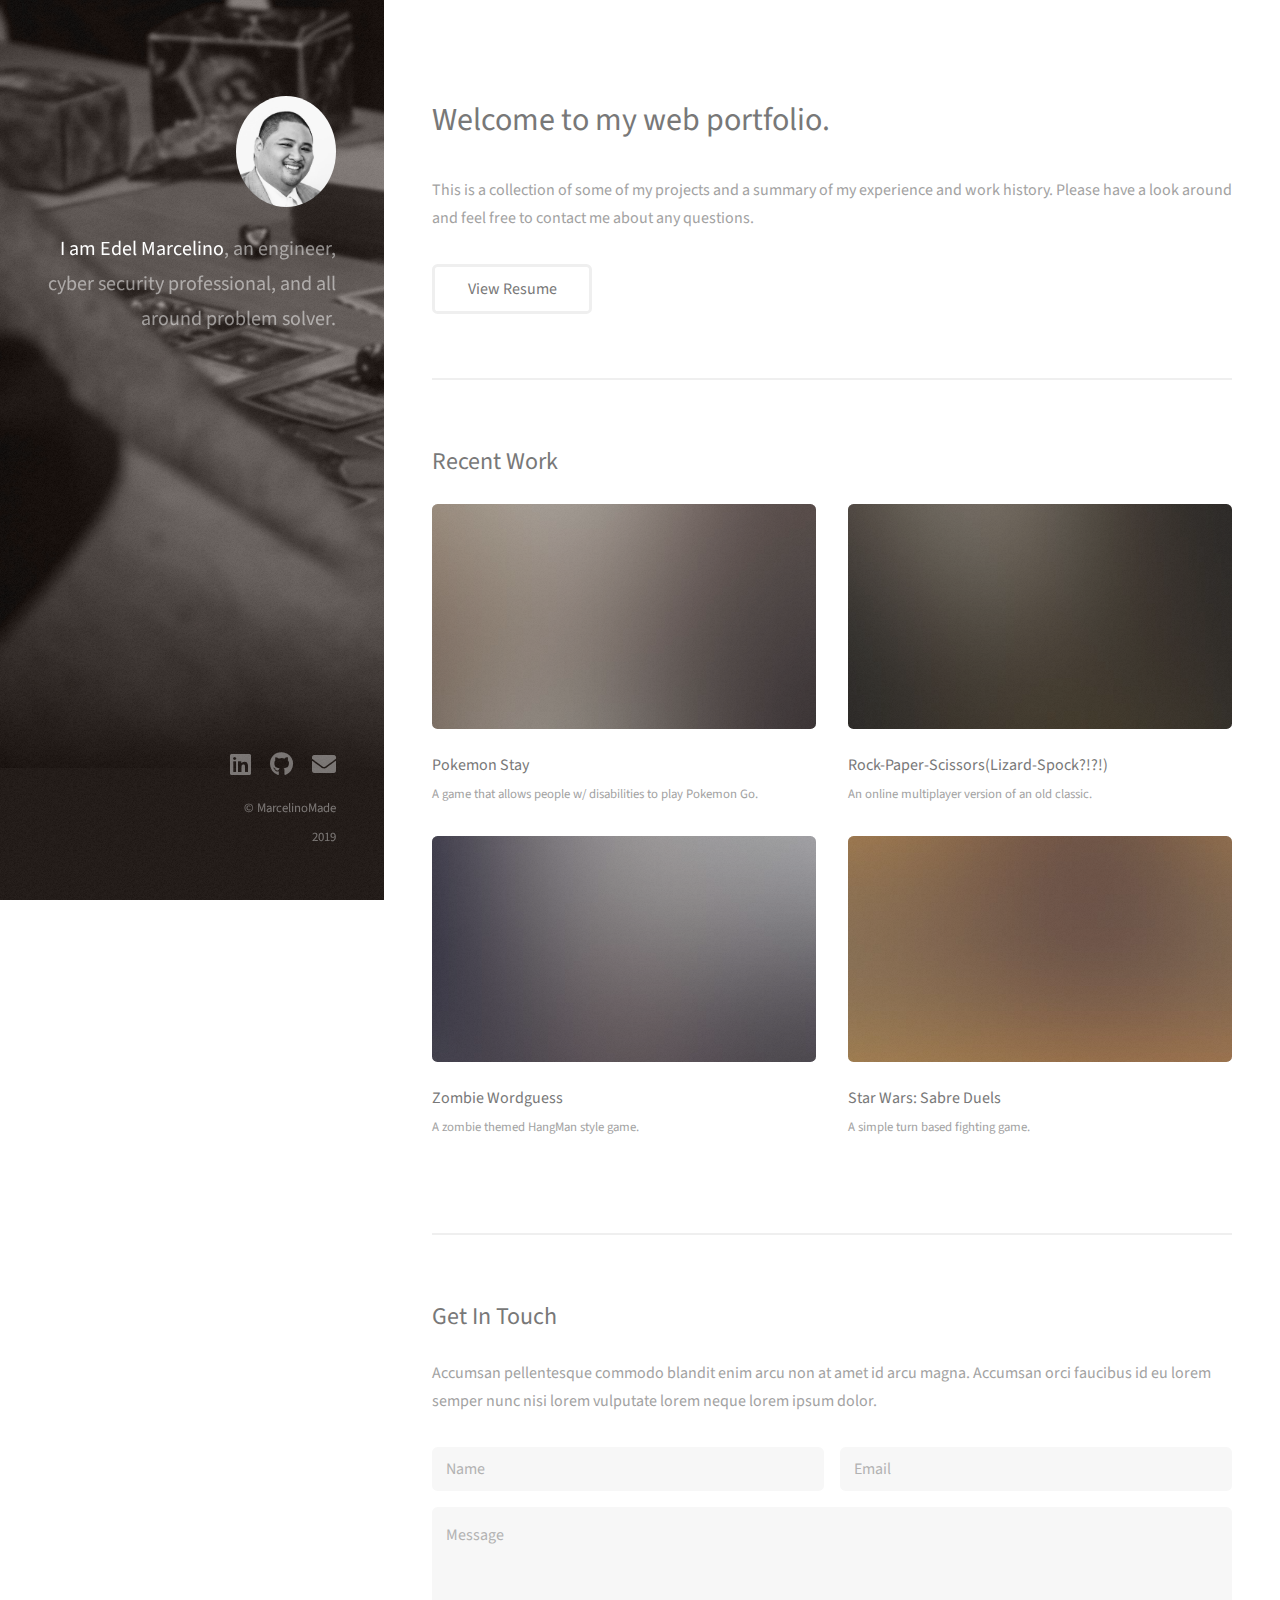
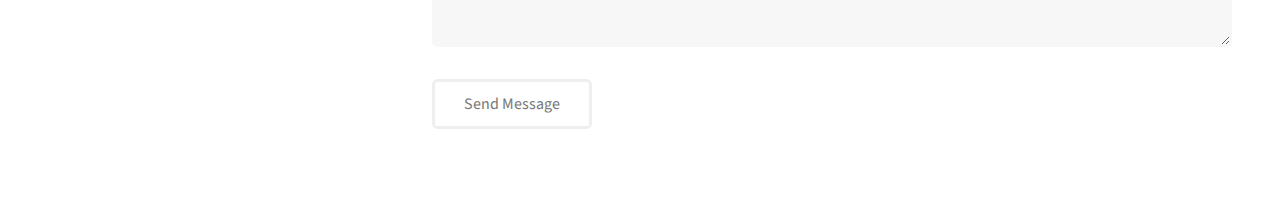
==== commit 44d6c0d7: "added new gb and text" ====
--- a/index.html
+++ b/index.html
@@ -5,119 +5,123 @@
 	Free for personal and commercial use under the CCA 3.0 license (html5up.net/license)
 -->
 <html>
-	<head>
-		<title>Strata by HTML5 UP</title>
-		<meta charset="utf-8" />
-		<meta name="viewport" content="width=device-width, initial-scale=1, user-scalable=no" />
-		<link rel="stylesheet" href="assets/css/main.css" />
-	</head>
-	<body class="is-preload">
-
-		<!-- Header -->
-			<header id="header">
-				<div class="inner">
-					<a href="#" class="image avatar"><img src="images/avatar.jpg" alt="" /></a>
-					<h1><strong>I am Strata</strong>, a super simple<br />
-					responsive site template freebie<br />
-					crafted by <a href="http://html5up.net">HTML5 UP</a>.</h1>
+
+<head>
+	<title>Hello, I'm Edel Marcelino</title>
+	<meta charset="utf-8" />
+	<meta name="viewport" content="width=device-width, initial-scale=1, user-scalable=no" />
+	<link rel="stylesheet" href="assets/css/main.css" />
+</head>
+
+<body class="is-preload">
+
+	<!-- Header -->
+	<header id="header" style="background-blend-mode: luminosity;">
+		<div class="inner">
+			<a href="#" class="image avatar"><img src="images/my-photo.jpg" alt="" /></a>
+			<h1><strong>I am Edel Marcelino</strong>, an engineer, cyber security
+				professional, and all around problem solver.<br /></h1>
+		</div>
+	</header>
+
+	<!-- Main -->
+	<div id="main">
+
+		<!-- One -->
+		<section id="one">
+			<header class="major">
+				<h2>Welcome to my web portfolio.</h2>
+			</header>
+			<p>This is a collection of some of my projects and a summary of my experience and work history.  Please have a look around and feel free to contact me about any questions.</p>
+			<ul class="actions">
+				<li><a href="#" class="button">View Resume</a></li>
+			</ul>
+		</section>
+
+		<!-- Two -->
+		<section id="two">
+			<h2>Recent Work</h2>
+			<div class="row">
+				<article class="col-6 col-12-xsmall work-item">
+					<a href="images/fulls/01.jpg" class="image fit thumb"><img src="images/thumbs/01.jpg" alt="" /></a>
+					<h3>Pokemon Stay</h3>
+					<p>A game that allows people w/ disabilities to play Pokemon Go.</p>
+				</article>
+				<article class="col-6 col-12-xsmall work-item">
+					<a href="images/fulls/02.jpg" class="image fit thumb"><img src="images/thumbs/02.jpg" alt="" /></a>
+					<h3>Rock-Paper-Scissors(Lizard-Spock?!?!)</h3>
+					<p>An online multiplayer version of an old classic.</p>
+				</article>
+				<article class="col-6 col-12-xsmall work-item">
+					<a href="images/fulls/03.jpg" class="image fit thumb"><img src="images/thumbs/03.jpg" alt="" /></a>
+					<h3>Zombie Wordguess</h3>
+					<p>A zombie themed HangMan style game.</p>
+				</article>
+				<article class="col-6 col-12-xsmall work-item">
+					<a href="images/fulls/04.jpg" class="image fit thumb"><img src="images/thumbs/04.jpg" alt="" /></a>
+					<h3>Star Wars: Sabre Duels</h3>
+					<p>A simple turn based fighting game.</p>
+				</article>
+				<!-- <article class="col-6 col-12-xsmall work-item">
+					<a href="images/fulls/05.jpg" class="image fit thumb"><img src="images/thumbs/05.jpg" alt="" /></a>
+					<h3>Nunc enim commodo aliquet</h3>
+					<p>Lorem ipsum dolor sit amet nisl sed nullam feugiat.</p>
+				</article>
+				<article class="col-6 col-12-xsmall work-item">
+					<a href="images/fulls/06.jpg" class="image fit thumb"><img src="images/thumbs/06.jpg" alt="" /></a>
+					<h3>Risus ornare lacinia</h3>
+					<p>Lorem ipsum dolor sit amet nisl sed nullam feugiat.</p>
+				</article> -->
+			</div>
+			<!-- <ul class="actions">
+				<li><a href="#" class="button">Full Portfolio</a></li>
+			</ul> -->
+		</section>
+
+		<!-- Three -->
+		<section id="three">
+			<h2>Get In Touch</h2>
+			<p>Accumsan pellentesque commodo blandit enim arcu non at amet id arcu magna. Accumsan orci faucibus id eu
+				lorem semper nunc nisi lorem vulputate lorem neque lorem ipsum dolor.</p>
+			<div class="row">
+				<div class="col-12">
+					<form method="post" action="#">
+						<div class="row gtr-uniform gtr-50">
+							<div class="col-6 col-12-xsmall"><input type="text" name="name" id="name"
+									placeholder="Name" /></div>
+							<div class="col-6 col-12-xsmall"><input type="email" name="email" id="email"
+									placeholder="Email" /></div>
+							<div class="col-12"><textarea name="message" id="message" placeholder="Message"
+									rows="4"></textarea></div>
+						</div>
+					</form>
+					<ul class="actions">
+						<li><input type="submit" value="Send Message" /></li>
+					</ul>
 				</div>
-			</header>
-
-		<!-- Main -->
-			<div id="main">
-
-				<!-- One -->
-					<section id="one">
-						<header class="major">
-							<h2>Ipsum lorem dolor aliquam ante commodo<br />
-							magna sed accumsan arcu neque.</h2>
-						</header>
-						<p>Accumsan orci faucibus id eu lorem semper. Eu ac iaculis ac nunc nisi lorem vulputate lorem neque cubilia ac in adipiscing in curae lobortis tortor primis integer massa adipiscing id nisi accumsan pellentesque commodo blandit enim arcu non at amet id arcu magna. Accumsan orci faucibus id eu lorem semper nunc nisi lorem vulputate lorem neque cubilia.</p>
-						<ul class="actions">
-							<li><a href="#" class="button">Learn More</a></li>
-						</ul>
-					</section>
-
-				<!-- Two -->
-					<section id="two">
-						<h2>Recent Work</h2>
-						<div class="row">
-							<article class="col-6 col-12-xsmall work-item">
-								<a href="images/fulls/01.jpg" class="image fit thumb"><img src="images/thumbs/01.jpg" alt="" /></a>
-								<h3>Magna sed consequat tempus</h3>
-								<p>Lorem ipsum dolor sit amet nisl sed nullam feugiat.</p>
-							</article>
-							<article class="col-6 col-12-xsmall work-item">
-								<a href="images/fulls/02.jpg" class="image fit thumb"><img src="images/thumbs/02.jpg" alt="" /></a>
-								<h3>Ultricies lacinia interdum</h3>
-								<p>Lorem ipsum dolor sit amet nisl sed nullam feugiat.</p>
-							</article>
-							<article class="col-6 col-12-xsmall work-item">
-								<a href="images/fulls/03.jpg" class="image fit thumb"><img src="images/thumbs/03.jpg" alt="" /></a>
-								<h3>Tortor metus commodo</h3>
-								<p>Lorem ipsum dolor sit amet nisl sed nullam feugiat.</p>
-							</article>
-							<article class="col-6 col-12-xsmall work-item">
-								<a href="images/fulls/04.jpg" class="image fit thumb"><img src="images/thumbs/04.jpg" alt="" /></a>
-								<h3>Quam neque phasellus</h3>
-								<p>Lorem ipsum dolor sit amet nisl sed nullam feugiat.</p>
-							</article>
-							<article class="col-6 col-12-xsmall work-item">
-								<a href="images/fulls/05.jpg" class="image fit thumb"><img src="images/thumbs/05.jpg" alt="" /></a>
-								<h3>Nunc enim commodo aliquet</h3>
-								<p>Lorem ipsum dolor sit amet nisl sed nullam feugiat.</p>
-							</article>
-							<article class="col-6 col-12-xsmall work-item">
-								<a href="images/fulls/06.jpg" class="image fit thumb"><img src="images/thumbs/06.jpg" alt="" /></a>
-								<h3>Risus ornare lacinia</h3>
-								<p>Lorem ipsum dolor sit amet nisl sed nullam feugiat.</p>
-							</article>
-						</div>
-						<ul class="actions">
-							<li><a href="#" class="button">Full Portfolio</a></li>
-						</ul>
-					</section>
-
-				<!-- Three -->
-					<section id="three">
-						<h2>Get In Touch</h2>
-						<p>Accumsan pellentesque commodo blandit enim arcu non at amet id arcu magna. Accumsan orci faucibus id eu lorem semper nunc nisi lorem vulputate lorem neque lorem ipsum dolor.</p>
-						<div class="row">
-							<div class="col-8 col-12-small">
-								<form method="post" action="#">
-									<div class="row gtr-uniform gtr-50">
-										<div class="col-6 col-12-xsmall"><input type="text" name="name" id="name" placeholder="Name" /></div>
-										<div class="col-6 col-12-xsmall"><input type="email" name="email" id="email" placeholder="Email" /></div>
-										<div class="col-12"><textarea name="message" id="message" placeholder="Message" rows="4"></textarea></div>
-									</div>
-								</form>
-								<ul class="actions">
-									<li><input type="submit" value="Send Message" /></li>
-								</ul>
-							</div>
-							<div class="col-4 col-12-small">
-								<ul class="labeled-icons">
-									<li>
-										<h3 class="icon solid fa-home"><span class="label">Address</span></h3>
-										1234 Somewhere Rd.<br />
-										Nashville, TN 00000<br />
-										United States
-									</li>
-									<li>
-										<h3 class="icon solid fa-mobile-alt"><span class="label">Phone</span></h3>
-										000-000-0000
-									</li>
-									<li>
-										<h3 class="icon solid fa-envelope"><span class="label">Email</span></h3>
-										<a href="#">hello@untitled.tld</a>
-									</li>
-								</ul>
-							</div>
-						</div>
-					</section>
-
-				<!-- Four -->
-				<!--
+				<!-- <div class="col-4 col-12-small">
+					<ul class="labeled-icons">
+						<li>
+							<h3 class="icon solid fa-home"><span class="label">Address</span></h3>
+							1234 Somewhere Rd.<br />
+							Nashville, TN 00000<br />
+							United States
+						</li>
+						<li>
+							<h3 class="icon solid fa-mobile-alt"><span class="label">Phone</span></h3>
+							000-000-0000
+						</li>
+						<li>
+							<h3 class="icon solid fa-envelope"><span class="label">Email</span></h3>
+							<a href="#">hello@untitled.tld</a>
+						</li>
+					</ul>
+				</div> -->
+			</div>
+		</section>
+
+		<!-- Four -->
+		<!--
 					<section id="four">
 						<h2>Elements</h2>
 
@@ -434,30 +438,31 @@
 					</section>
 				-->
 
-			</div>
-
-		<!-- Footer -->
-			<footer id="footer">
-				<div class="inner">
-					<ul class="icons">
-						<li><a href="#" class="icon brands fa-twitter"><span class="label">Twitter</span></a></li>
-						<li><a href="#" class="icon brands fa-github"><span class="label">Github</span></a></li>
-						<li><a href="#" class="icon brands fa-dribbble"><span class="label">Dribbble</span></a></li>
-						<li><a href="#" class="icon solid fa-envelope"><span class="label">Email</span></a></li>
-					</ul>
-					<ul class="copyright">
-						<li>&copy; Untitled</li><li>Design: <a href="http://html5up.net">HTML5 UP</a></li>
-					</ul>
-				</div>
-			</footer>
-
-		<!-- Scripts -->
-			<script src="assets/js/jquery.min.js"></script>
-			<script src="assets/js/jquery.poptrox.min.js"></script>
-			<script src="assets/js/browser.min.js"></script>
-			<script src="assets/js/breakpoints.min.js"></script>
-			<script src="assets/js/util.js"></script>
-			<script src="assets/js/main.js"></script>
-
-	</body>
+	</div>
+
+	<!-- Footer -->
+	<footer id="footer">
+		<div class="inner">
+			<ul class="icons">
+				<li><a href="#" class="icon brands fa-linkedin"><span class="label">LinkedIn</span></a></li>
+				<li><a href="#" class="icon brands fa-github"><span class="label">Github</span></a></li>
+				<li><a href="#" class="icon solid fa-envelope"><span class="label">Email</span></a></li>
+			</ul>
+			<ul class="copyright">
+				<li>&copy; MarcelinoMade</li>
+				<li>2019</li>
+			</ul>
+		</div>
+	</footer>
+
+	<!-- Scripts -->
+	<script src="assets/js/jquery.min.js"></script>
+	<script src="assets/js/jquery.poptrox.min.js"></script>
+	<script src="assets/js/browser.min.js"></script>
+	<script src="assets/js/breakpoints.min.js"></script>
+	<script src="assets/js/util.js"></script>
+	<script src="assets/js/main.js"></script>
+
+</body>
+
 </html>--- a/assets/css/main.css
+++ b/assets/css/main.css
@@ -2593,10 +2593,10 @@
 		justify-content: space-between;
 		background-color: #1f1815;
 		background-attachment: scroll,								scroll;
-		background-image: url("images/overlay.png"), url("../../images/bg.jpg");
+		background-image: url("images/overlay.png"), url("../../images/side-bg.jpg");
 		background-position: top left,							top left;
 		background-repeat: repeat,								no-repeat;
-		background-size: auto,								150%;
+		background-size: auto,								300%;
 		color: rgba(255, 255, 255, 0.5);
 		height: 100%;
 		left: 0;
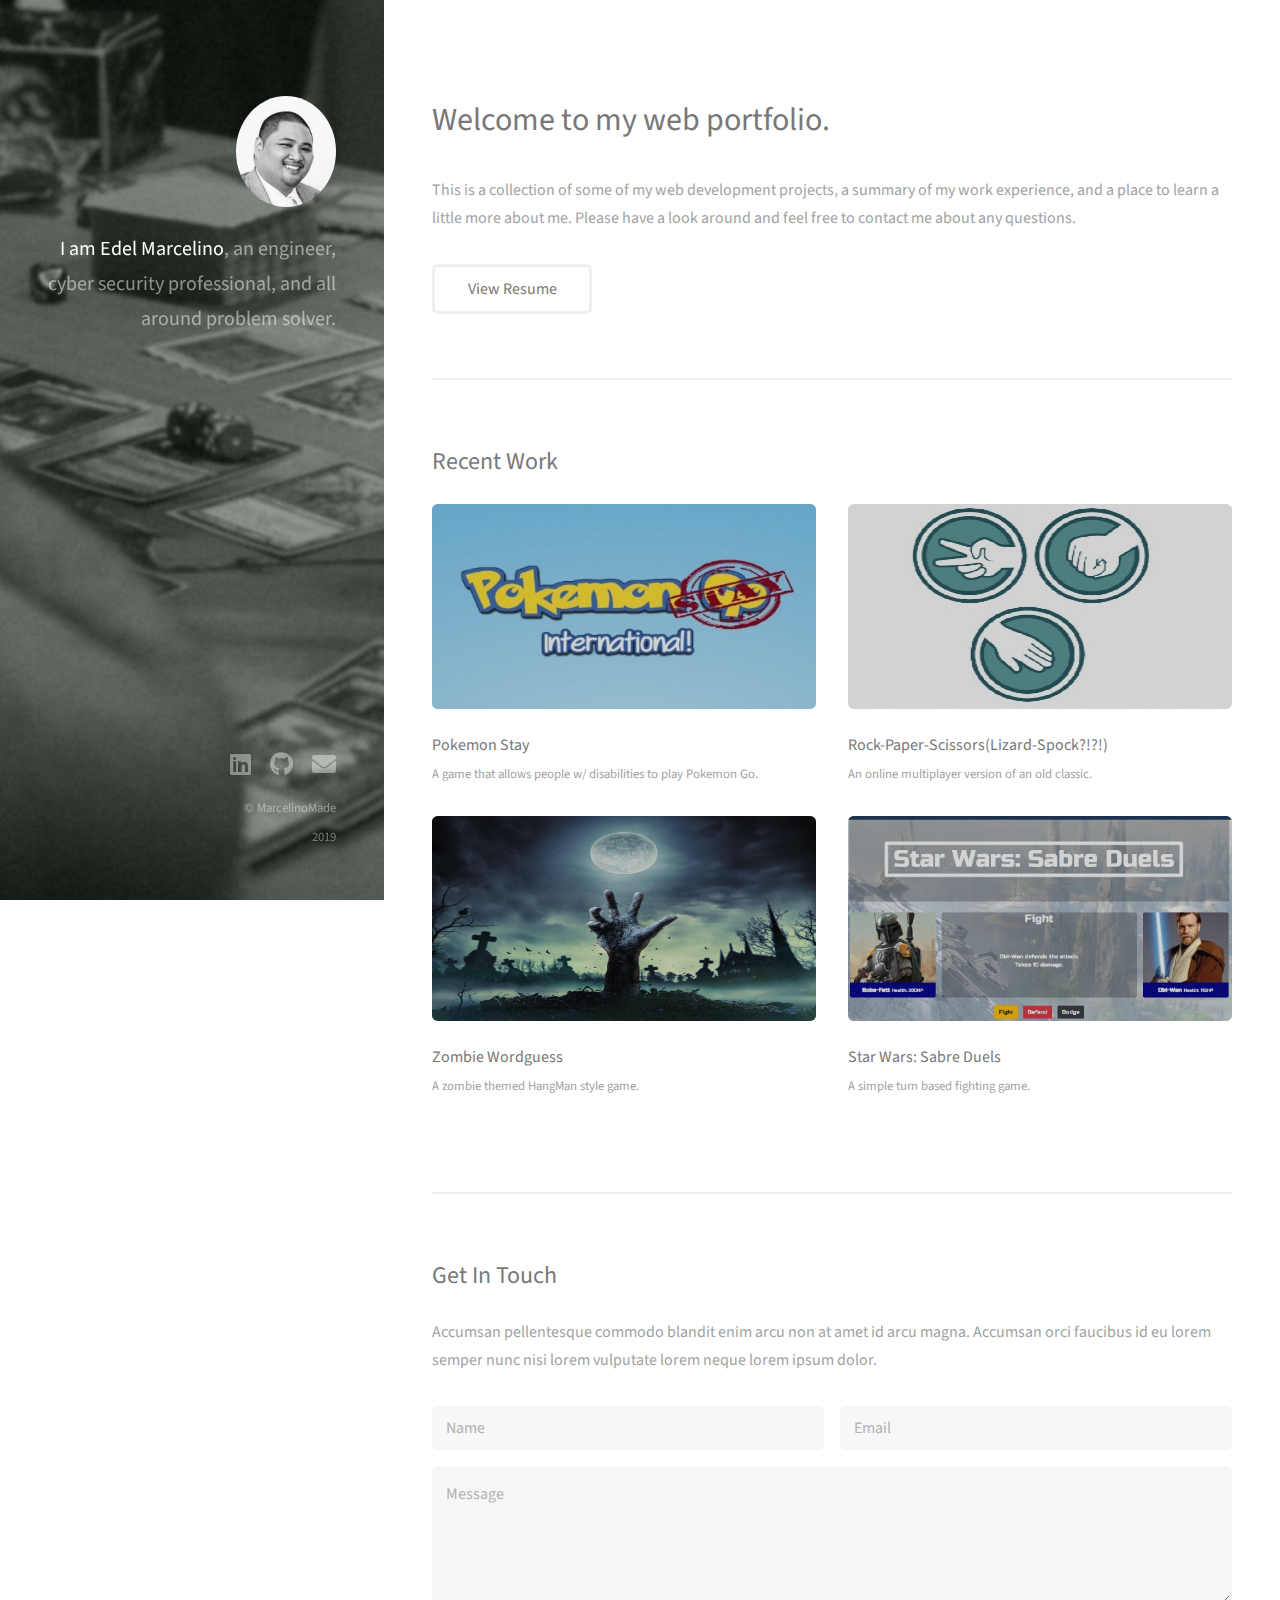
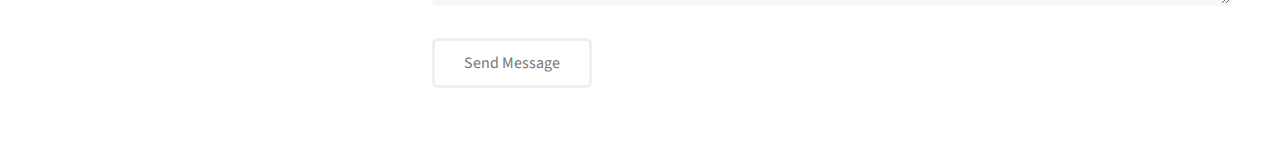
==== commit 3be699eb: "added pokestay to portfolio" ====
--- a/index.html
+++ b/index.html
@@ -1,9 +1,4 @@
 <!DOCTYPE HTML>
-<!--
-	Strata by HTML5 UP
-	html5up.net | @ajlkn
-	Free for personal and commercial use under the CCA 3.0 license (html5up.net/license)
--->
 <html>
 
 <head>
@@ -16,11 +11,13 @@
 <body class="is-preload">
 
 	<!-- Header -->
-	<header id="header" style="background-blend-mode: luminosity;">
+	<header id="header">
 		<div class="inner">
-			<a href="#" class="image avatar"><img src="images/my-photo.jpg" alt="" /></a>
-			<h1><strong>I am Edel Marcelino</strong>, an engineer, cyber security
-				professional, and all around problem solver.<br /></h1>
+			<a href="index.html" class="image avatar"><img src="images/my-photo.jpg" alt="" /></a>
+			<h1><strong>I am Edel Marcelino</strong>,
+				<br />an engineer, cyber security
+				<br />professional, and all around
+				<br />problem solver.<br /></h1>
 		</div>
 	</header>
 
@@ -32,7 +29,9 @@
 			<header class="major">
 				<h2>Welcome to my web portfolio.</h2>
 			</header>
-			<p>This is a collection of some of my projects and a summary of my experience and work history.  Please have a look around and feel free to contact me about any questions.</p>
+			<p>This is a collection of some of my web development projects, a summary of my work experience, and a place
+				to learn a little more about me. Please have a look around and feel free to contact me about any
+				questions.</p>
 			<ul class="actions">
 				<li><a href="#" class="button">View Resume</a></li>
 			</ul>
@@ -43,35 +42,29 @@
 			<h2>Recent Work</h2>
 			<div class="row">
 				<article class="col-6 col-12-xsmall work-item">
-					<a href="images/fulls/01.jpg" class="image fit thumb"><img src="images/thumbs/01.jpg" alt="" /></a>
+					<a href="projects/pokestay.html" class="image fit thumb" data-poptrox="iframe,800x500"><img
+						src="images/pokestay.jpg" alt="pokestay" style="height: 205px;" title="An IFRAME" /></a>
 					<h3>Pokemon Stay</h3>
 					<p>A game that allows people w/ disabilities to play Pokemon Go.</p>
 				</article>
 				<article class="col-6 col-12-xsmall work-item">
-					<a href="images/fulls/02.jpg" class="image fit thumb"><img src="images/thumbs/02.jpg" alt="" /></a>
+					<a href="projects/rps.html" class="image fit thumb" data-poptrox="iframe,800x500"><img
+						src="images/rps.jpg" alt="" style="height: 205px;" title="An IFRAME" /></a>
 					<h3>Rock-Paper-Scissors(Lizard-Spock?!?!)</h3>
 					<p>An online multiplayer version of an old classic.</p>
 				</article>
 				<article class="col-6 col-12-xsmall work-item">
-					<a href="images/fulls/03.jpg" class="image fit thumb"><img src="images/thumbs/03.jpg" alt="" /></a>
+					<a href="projects/zombie.html" class="image fit thumb" data-poptrox="iframe,800x500"><img
+						src="images/zombie.jpg" alt="" style="height: 205px;" title="An IFRAME" /></a>
 					<h3>Zombie Wordguess</h3>
 					<p>A zombie themed HangMan style game.</p>
 				</article>
 				<article class="col-6 col-12-xsmall work-item">
-					<a href="images/fulls/04.jpg" class="image fit thumb"><img src="images/thumbs/04.jpg" alt="" /></a>
+					<a href="projects/starwars.html" class="image fit thumb" data-poptrox="iframe,800x500"><img
+						src="images/starwarsduel.jpg" alt="" style="height: 205px;" title="An IFRAME" /></a>
 					<h3>Star Wars: Sabre Duels</h3>
 					<p>A simple turn based fighting game.</p>
 				</article>
-				<!-- <article class="col-6 col-12-xsmall work-item">
-					<a href="images/fulls/05.jpg" class="image fit thumb"><img src="images/thumbs/05.jpg" alt="" /></a>
-					<h3>Nunc enim commodo aliquet</h3>
-					<p>Lorem ipsum dolor sit amet nisl sed nullam feugiat.</p>
-				</article>
-				<article class="col-6 col-12-xsmall work-item">
-					<a href="images/fulls/06.jpg" class="image fit thumb"><img src="images/thumbs/06.jpg" alt="" /></a>
-					<h3>Risus ornare lacinia</h3>
-					<p>Lorem ipsum dolor sit amet nisl sed nullam feugiat.</p>
-				</article> -->
 			</div>
 			<!-- <ul class="actions">
 				<li><a href="#" class="button">Full Portfolio</a></li>
--- a/assets/css/main.css
+++ b/assets/css/main.css
@@ -2591,13 +2591,14 @@
 		-webkit-justify-content: space-between;
 		-ms-justify-content: space-between;
 		justify-content: space-between;
-		background-color: #1f1815;
+		background-color: #353c35;
 		background-attachment: scroll,								scroll;
 		background-image: url("images/overlay.png"), url("../../images/side-bg.jpg");
 		background-position: top left,							top left;
 		background-repeat: repeat,								no-repeat;
 		background-size: auto,								300%;
-		color: rgba(255, 255, 255, 0.5);
+		background-blend-mode: luminosity;
+		color: rgba(255, 255, 255, 0.75);
 		height: 100%;
 		left: 0;
 		padding: 8em 4em;
@@ -2997,6 +2998,7 @@
 		/* Header */
 
 			#header {
+				background-size: cover;
 				padding: 6em 3em 3em 3em;
 				width: 30%;
 			}
@@ -3055,7 +3057,7 @@
 			#header {
 				background-attachment: scroll;
 				background-position: top left, center center;
-				background-size: auto,		cover;
+				background-size: cover,		cover;
 				left: auto;
 				padding: 6em 4em;
 				position: relative;
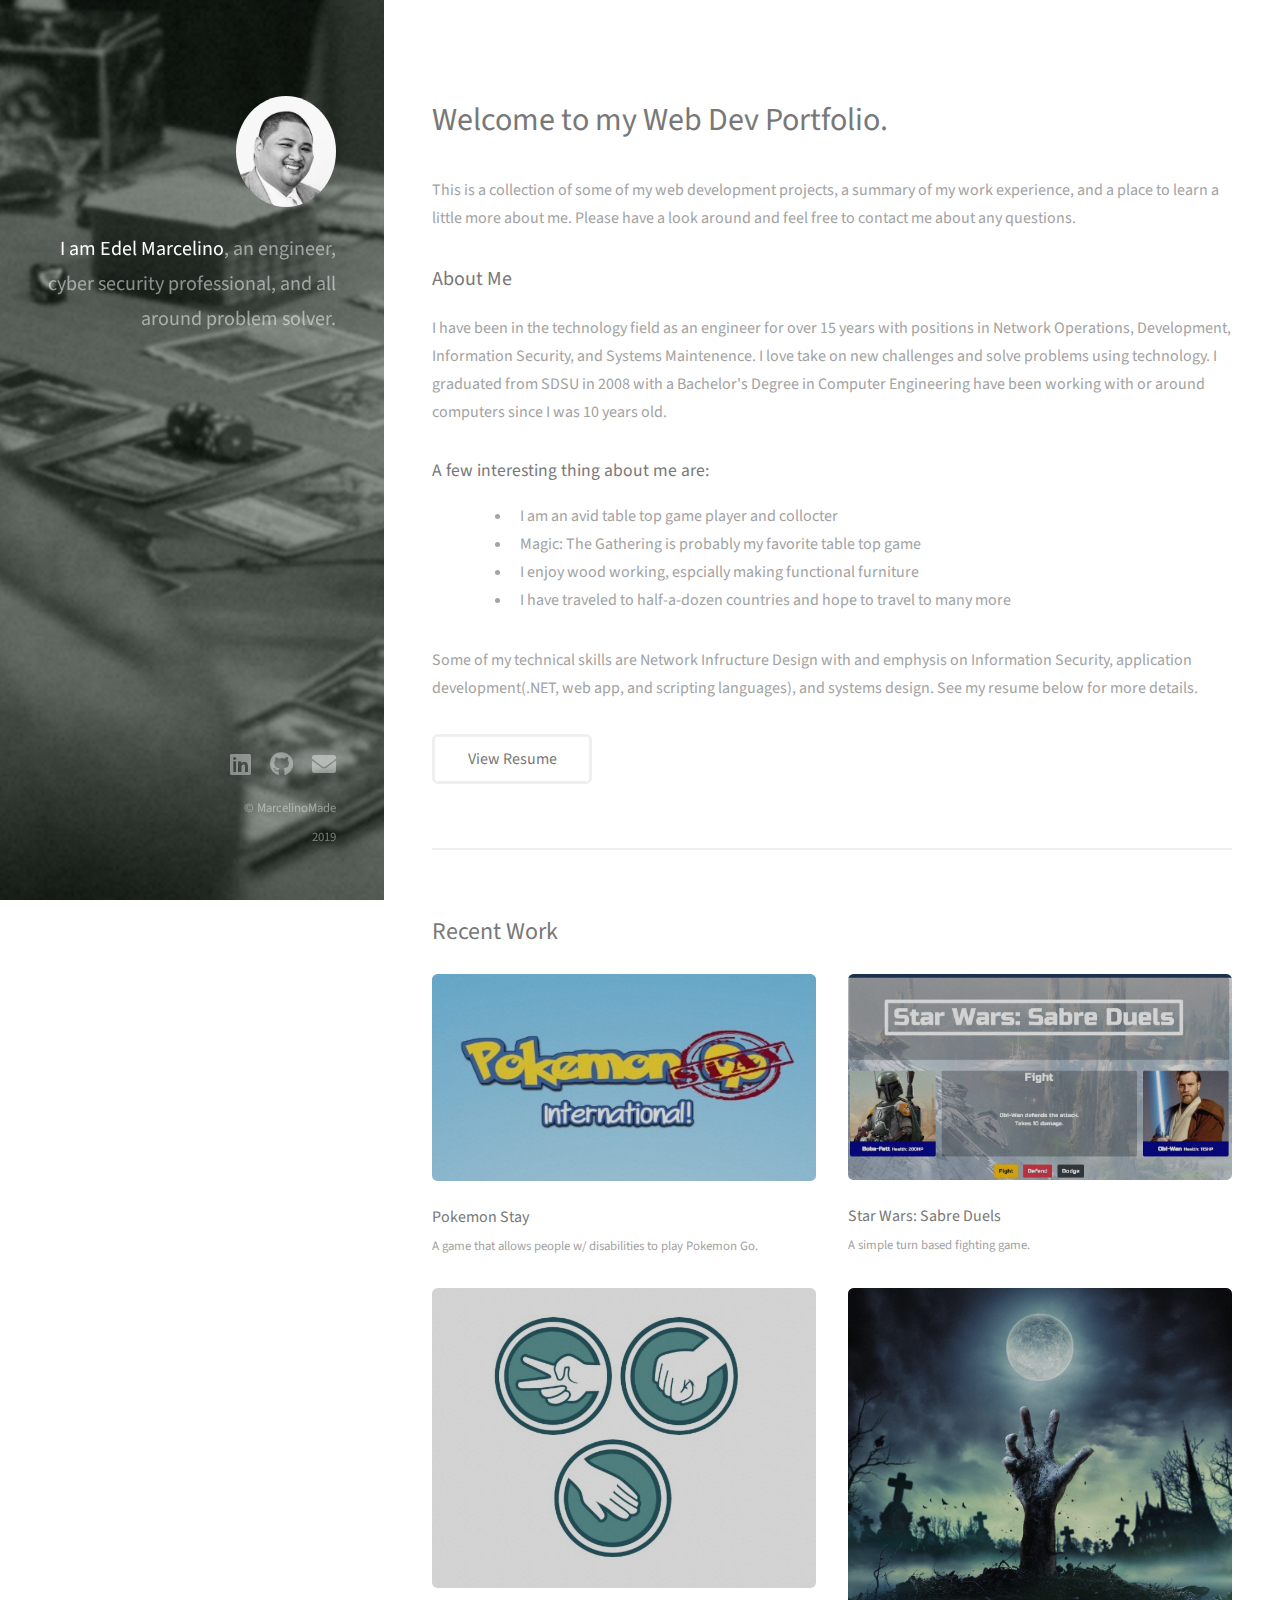
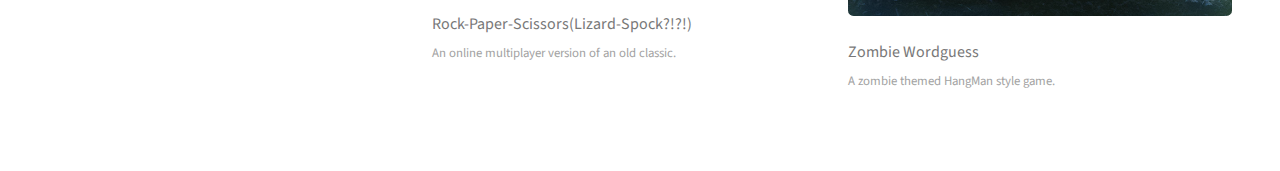
==== commit fe833b08: "added pages for projects and about me text" ====
--- a/index.html
+++ b/index.html
@@ -27,13 +27,32 @@
 		<!-- One -->
 		<section id="one">
 			<header class="major">
-				<h2>Welcome to my web portfolio.</h2>
+				<h2>Welcome to my Web Dev Portfolio.</h2>
 			</header>
 			<p>This is a collection of some of my web development projects, a summary of my work experience, and a place
 				to learn a little more about me. Please have a look around and feel free to contact me about any
 				questions.</p>
+
+			<h3>About Me</h3>
+			<p>I have been in the technology field as an engineer for over 15 years with positions in Network
+				Operations, Development, Information Security, and Systems Maintenence. I love take on new challenges
+				and solve problems using
+				technology. I graduated from SDSU in 2008 with a Bachelor's Degree in Computer Engineering have been
+				working with or around computers since I was 10 years old.</p>
+			<h4>A few interesting thing about me are:</h4>
+			<ul style="padding-left: 5em">
+				<li>I am an avid table top game player and collocter</li>
+				<li>Magic: The Gathering is probably my favorite table top game</li>
+				<li>I enjoy wood working, espcially making functional furniture</li>
+				<li>I have traveled to half-a-dozen countries and hope to travel to many more</li>
+			</ul>
+
+			<p>Some of my technical skills are Network Infructure Design with and emphysis on Information Security,
+				application development(.NET, web app, and scripting languages), and systems design. See my resume below
+				for more details.</p>
 			<ul class="actions">
-				<li><a href="#" class="button">View Resume</a></li>
+				<li><a href="https://drive.google.com/file/d/1PeVt0g27EnTOKx2-kwpaQDegULx2r2Eh/view?usp=sharing"
+						class="button" target="_blank">View Resume</a></li>
 			</ul>
 		</section>
 
@@ -43,27 +62,27 @@
 			<div class="row">
 				<article class="col-6 col-12-xsmall work-item">
 					<a href="projects/pokestay.html" class="image fit thumb" data-poptrox="iframe,800x500"><img
-						src="images/pokestay.jpg" alt="pokestay" style="height: 205px;" title="An IFRAME" /></a>
+							src="images/pokestay.jpg" alt="pokestay" title="An IFRAME" /></a>
 					<h3>Pokemon Stay</h3>
 					<p>A game that allows people w/ disabilities to play Pokemon Go.</p>
 				</article>
 				<article class="col-6 col-12-xsmall work-item">
+					<a href="projects/starwars.html" class="image fit thumb" data-poptrox="iframe,800x500"><img
+							src="images/starwarsduel.jpg" alt="" title="An IFRAME" /></a>
+					<h3>Star Wars: Sabre Duels</h3>
+					<p>A simple turn based fighting game.</p>
+				</article>
+				<article class="col-6 col-12-xsmall work-item">
 					<a href="projects/rps.html" class="image fit thumb" data-poptrox="iframe,800x500"><img
-						src="images/rps.jpg" alt="" style="height: 205px;" title="An IFRAME" /></a>
+							src="images/rps.jpg" alt="" title="An IFRAME" /></a>
 					<h3>Rock-Paper-Scissors(Lizard-Spock?!?!)</h3>
 					<p>An online multiplayer version of an old classic.</p>
 				</article>
 				<article class="col-6 col-12-xsmall work-item">
 					<a href="projects/zombie.html" class="image fit thumb" data-poptrox="iframe,800x500"><img
-						src="images/zombie.jpg" alt="" style="height: 205px;" title="An IFRAME" /></a>
+							src="images/zombie.jpg" alt="" title="An IFRAME" /></a>
 					<h3>Zombie Wordguess</h3>
 					<p>A zombie themed HangMan style game.</p>
-				</article>
-				<article class="col-6 col-12-xsmall work-item">
-					<a href="projects/starwars.html" class="image fit thumb" data-poptrox="iframe,800x500"><img
-						src="images/starwarsduel.jpg" alt="" style="height: 205px;" title="An IFRAME" /></a>
-					<h3>Star Wars: Sabre Duels</h3>
-					<p>A simple turn based fighting game.</p>
 				</article>
 			</div>
 			<!-- <ul class="actions">
@@ -72,13 +91,12 @@
 		</section>
 
 		<!-- Three -->
-		<section id="three">
+		<!-- <section id="three">
 			<h2>Get In Touch</h2>
-			<p>Accumsan pellentesque commodo blandit enim arcu non at amet id arcu magna. Accumsan orci faucibus id eu
-				lorem semper nunc nisi lorem vulputate lorem neque lorem ipsum dolor.</p>
+			<p>If you like my work or are interested in speaking with me about any software deveopment opportunites, please message me below.</p>
 			<div class="row">
 				<div class="col-12">
-					<form method="post" action="#">
+					<form method="GET" action="mailto:edelm8@gmail.com" target="_blank">
 						<div class="row gtr-uniform gtr-50">
 							<div class="col-6 col-12-xsmall"><input type="text" name="name" id="name"
 									placeholder="Name" /></div>
@@ -89,372 +107,39 @@
 						</div>
 					</form>
 					<ul class="actions">
-						<li><input type="submit" value="Send Message" /></li>
+						<li><input id="msgBtn" type="submit" value="Send Message" /></li>
 					</ul>
 				</div>
-				<!-- <div class="col-4 col-12-small">
-					<ul class="labeled-icons">
-						<li>
-							<h3 class="icon solid fa-home"><span class="label">Address</span></h3>
-							1234 Somewhere Rd.<br />
-							Nashville, TN 00000<br />
-							United States
-						</li>
-						<li>
-							<h3 class="icon solid fa-mobile-alt"><span class="label">Phone</span></h3>
-							000-000-0000
-						</li>
-						<li>
-							<h3 class="icon solid fa-envelope"><span class="label">Email</span></h3>
-							<a href="#">hello@untitled.tld</a>
-						</li>
-					</ul>
-				</div> -->
 			</div>
 		</section>
+	</div> -->
 
-		<!-- Four -->
-		<!--
-					<section id="four">
-						<h2>Elements</h2>
+		<!-- Footer -->
+		<footer id="footer">
+			<div class="inner">
+				<ul class="icons">
+					<li><a href="http://www.linkedin.com/in/edel-marcelino" class="icon brands fa-linkedin"><span
+								class="label">LinkedIn</span></a></li>
+					<li><a href="https://github.com/edelBCS" class="icon brands fa-github"><span
+								class="label">Github</span></a></li>
+					<li><a href="mailto:edel.marcelino@gmail.com" class="icon solid fa-envelope"><span
+								class="label">Email</span></a></li>
+				</ul>
+				<ul class="copyright">
+					<li>&copy; MarcelinoMade</li>
+					<li>2019</li>
+				</ul>
+			</div>
+		</footer>
 
-						<section>
-							<h4>Text</h4>
-							<p>This is <b>bold</b> and this is <strong>strong</strong>. This is <i>italic</i> and this is <em>emphasized</em>.
-							This is <sup>superscript</sup> text and this is <sub>subscript</sub> text.
-							This is <u>underlined</u> and this is code: <code>for (;;) { ... }</code>. Finally, <a href="#">this is a link</a>.</p>
-							<hr />
-							<header>
-								<h4>Heading with a Subtitle</h4>
-								<p>Lorem ipsum dolor sit amet nullam id egestas urna aliquam</p>
-							</header>
-							<p>Nunc lacinia ante nunc ac lobortis. Interdum adipiscing gravida odio porttitor sem non mi integer non faucibus ornare mi ut ante amet placerat aliquet. Volutpat eu sed ante lacinia sapien lorem accumsan varius montes viverra nibh in adipiscing blandit tempus accumsan.</p>
-							<header>
-								<h5>Heading with a Subtitle</h5>
-								<p>Lorem ipsum dolor sit amet nullam id egestas urna aliquam</p>
-							</header>
-							<p>Nunc lacinia ante nunc ac lobortis. Interdum adipiscing gravida odio porttitor sem non mi integer non faucibus ornare mi ut ante amet placerat aliquet. Volutpat eu sed ante lacinia sapien lorem accumsan varius montes viverra nibh in adipiscing blandit tempus accumsan.</p>
-							<hr />
-							<h2>Heading Level 2</h2>
-							<h3>Heading Level 3</h3>
-							<h4>Heading Level 4</h4>
-							<h5>Heading Level 5</h5>
-							<h6>Heading Level 6</h6>
-							<hr />
-							<h5>Blockquote</h5>
-							<blockquote>Fringilla nisl. Donec accumsan interdum nisi, quis tincidunt felis sagittis eget tempus euismod. Vestibulum ante ipsum primis in faucibus vestibulum. Blandit adipiscing eu felis iaculis volutpat ac adipiscing accumsan faucibus. Vestibulum ante ipsum primis in faucibus lorem ipsum dolor sit amet nullam adipiscing eu felis.</blockquote>
-							<h5>Preformatted</h5>
-							<pre><code>i = 0;
-
-while (!deck.isInOrder()) {
-print 'Iteration ' + i;
-deck.shuffle();
-i++;
-}
-
-print 'It took ' + i + ' iterations to sort the deck.';</code></pre>
-						</section>
-
-						<section>
-							<h4>Lists</h4>
-							<div class="row">
-								<div class="col-6 col-12-xsmall">
-									<h5>Unordered</h5>
-									<ul>
-										<li>Dolor pulvinar etiam magna etiam.</li>
-										<li>Sagittis adipiscing lorem eleifend.</li>
-										<li>Felis enim feugiat dolore viverra.</li>
-									</ul>
-									<h5>Alternate</h5>
-									<ul class="alt">
-										<li>Dolor pulvinar etiam magna etiam.</li>
-										<li>Sagittis adipiscing lorem eleifend.</li>
-										<li>Felis enim feugiat dolore viverra.</li>
-									</ul>
-								</div>
-								<div class="col-6 col-12-xsmall">
-									<h5>Ordered</h5>
-									<ol>
-										<li>Dolor pulvinar etiam magna etiam.</li>
-										<li>Etiam vel felis at lorem sed viverra.</li>
-										<li>Felis enim feugiat dolore viverra.</li>
-										<li>Dolor pulvinar etiam magna etiam.</li>
-										<li>Etiam vel felis at lorem sed viverra.</li>
-										<li>Felis enim feugiat dolore viverra.</li>
-									</ol>
-									<h5>Icons</h5>
-									<ul class="icons">
-										<li><a href="#" class="icon brands fa-twitter"><span class="label">Twitter</span></a></li>
-										<li><a href="#" class="icon brands fa-facebook-f"><span class="label">Facebook</span></a></li>
-										<li><a href="#" class="icon brands fa-instagram"><span class="label">Instagram</span></a></li>
-										<li><a href="#" class="icon brands fa-github"><span class="label">Github</span></a></li>
-										<li><a href="#" class="icon brands fa-dribbble"><span class="label">Dribbble</span></a></li>
-										<li><a href="#" class="icon brands fa-tumblr"><span class="label">Tumblr</span></a></li>
-									</ul>
-								</div>
-							</div>
-							<h5>Actions</h5>
-							<ul class="actions">
-								<li><a href="#" class="button primary">Default</a></li>
-								<li><a href="#" class="button">Default</a></li>
-							</ul>
-							<ul class="actions small">
-								<li><a href="#" class="button primary small">Small</a></li>
-								<li><a href="#" class="button small">Small</a></li>
-							</ul>
-							<div class="row">
-								<div class="col-6 col-12-small">
-									<ul class="actions stacked">
-										<li><a href="#" class="button primary">Default</a></li>
-										<li><a href="#" class="button">Default</a></li>
-									</ul>
-								</div>
-								<div class="col-6 col-12-small">
-									<ul class="actions stacked">
-										<li><a href="#" class="button primary small">Small</a></li>
-										<li><a href="#" class="button small">Small</a></li>
-									</ul>
-								</div>
-								<div class="col-6 col-12-small">
-									<ul class="actions stacked">
-										<li><a href="#" class="button primary fit">Default</a></li>
-										<li><a href="#" class="button fit">Default</a></li>
-									</ul>
-								</div>
-								<div class="col-6 col-12-small">
-									<ul class="actions stacked">
-										<li><a href="#" class="button primary small fit">Small</a></li>
-										<li><a href="#" class="button small fit">Small</a></li>
-									</ul>
-								</div>
-							</div>
-						</section>
-
-						<section>
-							<h4>Table</h4>
-							<h5>Default</h5>
-							<div class="table-wrapper">
-								<table>
-									<thead>
-										<tr>
-											<th>Name</th>
-											<th>Description</th>
-											<th>Price</th>
-										</tr>
-									</thead>
-									<tbody>
-										<tr>
-											<td>Item One</td>
-											<td>Ante turpis integer aliquet porttitor.</td>
-											<td>29.99</td>
-										</tr>
-										<tr>
-											<td>Item Two</td>
-											<td>Vis ac commodo adipiscing arcu aliquet.</td>
-											<td>19.99</td>
-										</tr>
-										<tr>
-											<td>Item Three</td>
-											<td> Morbi faucibus arcu accumsan lorem.</td>
-											<td>29.99</td>
-										</tr>
-										<tr>
-											<td>Item Four</td>
-											<td>Vitae integer tempus condimentum.</td>
-											<td>19.99</td>
-										</tr>
-										<tr>
-											<td>Item Five</td>
-											<td>Ante turpis integer aliquet porttitor.</td>
-											<td>29.99</td>
-										</tr>
-									</tbody>
-									<tfoot>
-										<tr>
-											<td colspan="2"></td>
-											<td>100.00</td>
-										</tr>
-									</tfoot>
-								</table>
-							</div>
-
-							<h5>Alternate</h5>
-							<div class="table-wrapper">
-								<table class="alt">
-									<thead>
-										<tr>
-											<th>Name</th>
-											<th>Description</th>
-											<th>Price</th>
-										</tr>
-									</thead>
-									<tbody>
-										<tr>
-											<td>Item One</td>
-											<td>Ante turpis integer aliquet porttitor.</td>
-											<td>29.99</td>
-										</tr>
-										<tr>
-											<td>Item Two</td>
-											<td>Vis ac commodo adipiscing arcu aliquet.</td>
-											<td>19.99</td>
-										</tr>
-										<tr>
-											<td>Item Three</td>
-											<td> Morbi faucibus arcu accumsan lorem.</td>
-											<td>29.99</td>
-										</tr>
-										<tr>
-											<td>Item Four</td>
-											<td>Vitae integer tempus condimentum.</td>
-											<td>19.99</td>
-										</tr>
-										<tr>
-											<td>Item Five</td>
-											<td>Ante turpis integer aliquet porttitor.</td>
-											<td>29.99</td>
-										</tr>
-									</tbody>
-									<tfoot>
-										<tr>
-											<td colspan="2"></td>
-											<td>100.00</td>
-										</tr>
-									</tfoot>
-								</table>
-							</div>
-						</section>
-
-						<section>
-							<h4>Buttons</h4>
-							<ul class="actions">
-								<li><a href="#" class="button primary">Primary</a></li>
-								<li><a href="#" class="button">Default</a></li>
-							</ul>
-							<ul class="actions">
-								<li><a href="#" class="button large">Large</a></li>
-								<li><a href="#" class="button">Default</a></li>
-								<li><a href="#" class="button small">Small</a></li>
-							</ul>
-							<ul class="actions fit">
-								<li><a href="#" class="button primary fit">Fit</a></li>
-								<li><a href="#" class="button fit">Fit</a></li>
-							</ul>
-							<ul class="actions fit small">
-								<li><a href="#" class="button primary fit small">Fit + Small</a></li>
-								<li><a href="#" class="button fit small">Fit + Small</a></li>
-							</ul>
-							<ul class="actions">
-								<li><a href="#" class="button primary icon solid fa-download">Icon</a></li>
-								<li><a href="#" class="button icon solid fa-download">Icon</a></li>
-							</ul>
-							<ul class="actions">
-								<li><span class="button primary disabled">Primary</span></li>
-								<li><span class="button disabled">Default</span></li>
-							</ul>
-						</section>
-
-						<section>
-							<h4>Form</h4>
-							<form method="post" action="#">
-								<div class="row gtr-uniform gtr-50">
-									<div class="col-6 col-12-xsmall">
-										<input type="text" name="demo-name" id="demo-name" value="" placeholder="Name" />
-									</div>
-									<div class="col-6 col-12-xsmall">
-										<input type="email" name="demo-email" id="demo-email" value="" placeholder="Email" />
-									</div>
-									<div class="col-12">
-										<select name="demo-category" id="demo-category">
-											<option value="">- Category -</option>
-											<option value="1">Manufacturing</option>
-											<option value="1">Shipping</option>
-											<option value="1">Administration</option>
-											<option value="1">Human Resources</option>
-										</select>
-									</div>
-									<div class="col-4 col-12-small">
-										<input type="radio" id="demo-priority-low" name="demo-priority" checked>
-										<label for="demo-priority-low">Low Priority</label>
-									</div>
-									<div class="col-4 col-12-small">
-										<input type="radio" id="demo-priority-normal" name="demo-priority">
-										<label for="demo-priority-normal">Normal Priority</label>
-									</div>
-									<div class="col-4 col-12-small">
-										<input type="radio" id="demo-priority-high" name="demo-priority">
-										<label for="demo-priority-high">High Priority</label>
-									</div>
-									<div class="col-6 col-12-small">
-										<input type="checkbox" id="demo-copy" name="demo-copy">
-										<label for="demo-copy">Email me a copy of this message</label>
-									</div>
-									<div class="col-6 col-12-small">
-										<input type="checkbox" id="demo-human" name="demo-human" checked>
-										<label for="demo-human">I am a human and not a robot</label>
-									</div>
-									<div class="col-12">
-										<textarea name="demo-message" id="demo-message" placeholder="Enter your message" rows="6"></textarea>
-									</div>
-									<div class="col-12">
-										<ul class="actions">
-											<li><input type="submit" value="Send Message" class="primary" /></li>
-											<li><input type="reset" value="Reset" /></li>
-										</ul>
-									</div>
-								</div>
-							</form>
-						</section>
-
-						<section>
-							<h4>Image</h4>
-							<h5>Fit</h5>
-							<div class="box alt">
-								<div class="row gtr-50 gtr-uniform">
-									<div class="col-12"><span class="image fit"><img src="images/fulls/05.jpg" alt="" /></span></div>
-									<div class="col-4"><span class="image fit"><img src="images/thumbs/01.jpg" alt="" /></span></div>
-									<div class="col-4"><span class="image fit"><img src="images/thumbs/02.jpg" alt="" /></span></div>
-									<div class="col-4"><span class="image fit"><img src="images/thumbs/03.jpg" alt="" /></span></div>
-									<div class="col-4"><span class="image fit"><img src="images/thumbs/04.jpg" alt="" /></span></div>
-									<div class="col-4"><span class="image fit"><img src="images/thumbs/05.jpg" alt="" /></span></div>
-									<div class="col-4"><span class="image fit"><img src="images/thumbs/06.jpg" alt="" /></span></div>
-									<div class="col-4"><span class="image fit"><img src="images/thumbs/03.jpg" alt="" /></span></div>
-									<div class="col-4"><span class="image fit"><img src="images/thumbs/02.jpg" alt="" /></span></div>
-									<div class="col-4"><span class="image fit"><img src="images/thumbs/01.jpg" alt="" /></span></div>
-								</div>
-							</div>
-							<h5>Left &amp; Right</h5>
-							<p><span class="image left"><img src="images/avatar.jpg" alt="" /></span>Fringilla nisl. Donec accumsan interdum nisi, quis tincidunt felis sagittis eget. tempus euismod. Vestibulum ante ipsum primis in faucibus vestibulum. Blandit adipiscing eu felis iaculis volutpat ac adipiscing accumsan eu faucibus. Integer ac pellentesque praesent tincidunt felis sagittis eget. tempus euismod. Vestibulum ante ipsum primis in faucibus vestibulum. Blandit adipiscing eu felis iaculis volutpat ac adipiscing accumsan eu faucibus. Integer ac pellentesque praesent. Donec accumsan interdum nisi, quis tincidunt felis sagittis eget. tempus euismod. Vestibulum ante ipsum primis in faucibus vestibulum. Blandit adipiscing eu felis iaculis volutpat ac adipiscing accumsan eu faucibus. Integer ac pellentesque praesent tincidunt felis sagittis eget. tempus euismod. Vestibulum ante ipsum primis in faucibus vestibulum. Blandit adipiscing eu felis iaculis volutpat ac adipiscing accumsan eu faucibus. Integer ac pellentesque praesent.</p>
-							<p><span class="image right"><img src="images/avatar.jpg" alt="" /></span>Fringilla nisl. Donec accumsan interdum nisi, quis tincidunt felis sagittis eget. tempus euismod. Vestibulum ante ipsum primis in faucibus vestibulum. Blandit adipiscing eu felis iaculis volutpat ac adipiscing accumsan eu faucibus. Integer ac pellentesque praesent tincidunt felis sagittis eget. tempus euismod. Vestibulum ante ipsum primis in faucibus vestibulum. Blandit adipiscing eu felis iaculis volutpat ac adipiscing accumsan eu faucibus. Integer ac pellentesque praesent. Donec accumsan interdum nisi, quis tincidunt felis sagittis eget. tempus euismod. Vestibulum ante ipsum primis in faucibus vestibulum. Blandit adipiscing eu felis iaculis volutpat ac adipiscing accumsan eu faucibus. Integer ac pellentesque praesent tincidunt felis sagittis eget. tempus euismod. Vestibulum ante ipsum primis in faucibus vestibulum. Blandit adipiscing eu felis iaculis volutpat ac adipiscing accumsan eu faucibus. Integer ac pellentesque praesent.</p>
-						</section>
-
-					</section>
-				-->
-
-	</div>
-
-	<!-- Footer -->
-	<footer id="footer">
-		<div class="inner">
-			<ul class="icons">
-				<li><a href="#" class="icon brands fa-linkedin"><span class="label">LinkedIn</span></a></li>
-				<li><a href="#" class="icon brands fa-github"><span class="label">Github</span></a></li>
-				<li><a href="#" class="icon solid fa-envelope"><span class="label">Email</span></a></li>
-			</ul>
-			<ul class="copyright">
-				<li>&copy; MarcelinoMade</li>
-				<li>2019</li>
-			</ul>
-		</div>
-	</footer>
-
-	<!-- Scripts -->
-	<script src="assets/js/jquery.min.js"></script>
-	<script src="assets/js/jquery.poptrox.min.js"></script>
-	<script src="assets/js/browser.min.js"></script>
-	<script src="assets/js/breakpoints.min.js"></script>
-	<script src="assets/js/util.js"></script>
-	<script src="assets/js/main.js"></script>
+		<!-- Scripts -->
+		<script src="assets/js/jquery.min.js"></script>
+		<script src="assets/js/jquery.poptrox.min.js"></script>
+		<script src="assets/js/browser.min.js"></script>
+		<script src="assets/js/breakpoints.min.js"></script>
+		<script src="assets/js/util.js"></script>
+		<script src="assets/js/main.js"></script>
+		<!-- <script src="assets/js/message.js"></script> -->
 
 </body>
 
